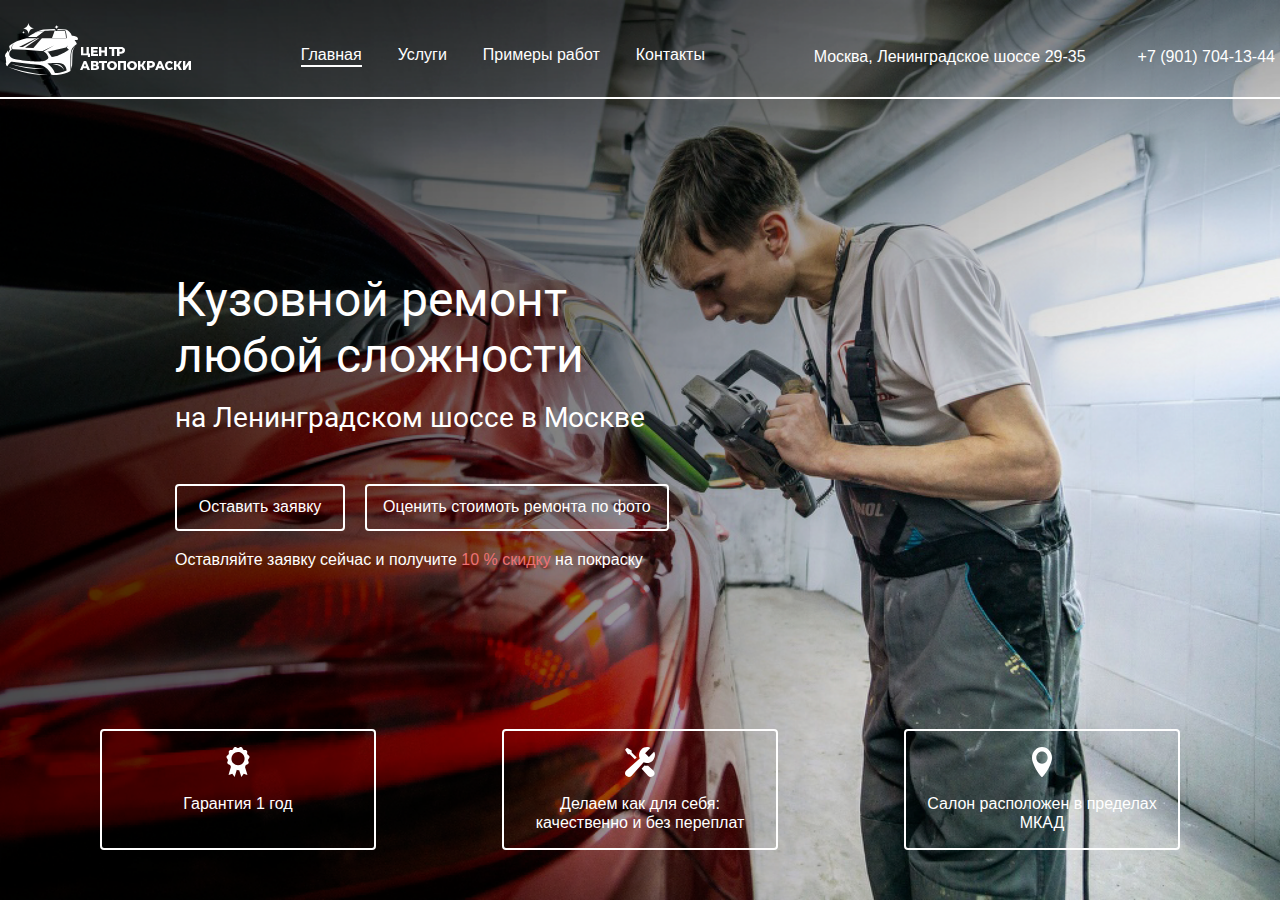
==== index.html @ 5d862ffc "Add files via upload" ====
<!DOCTYPE html>
<html lang="ru">

<head>
    <meta charset="UTF-8">
    <meta http-equiv="X-UA-Compatible" content="IE=edge">
    <meta name="viewport" content="width=device-width, initial-scale=1.0">
    <link rel="preconnect" href="https://fonts.googleapis.com">
    <link rel="preconnect" href="https://fonts.gstatic.com" crossorigin>
    <link href="https://fonts.googleapis.com/css2?family=Roboto:wght@400;700&display=swap" rel="stylesheet">
    <link rel="stylesheet" href="css/normalize.css">
    <link rel="stylesheet" href="css/style.css">
    <title>Центр автопокраски</title>
</head>

<body>
    <div class="wrapper">
        <div class="header">
            <div class="container header__container">
                <a href="index.html" class="logo">
                    <img src="img/content/logo.svg.svg" alt="logo" class="logo__img">
                </a>
                <nav class="nav">
                    <ul class="nav__list">
                        <li class="nav__item active">
                            <a href="index.html" class="nav__link">Главная</a>
                        </li>
                        <li class="nav__item">
                            <a href="services.html" class="nav__link">Услуги</a>
                        </li>
                        <li class="nav__item">
                            <a href="index.html" class="nav__link">Примеры работ</a>
                        </li>
                        <li class="nav__item">
                            <a href="index.html" class="nav__link">Контакты</a>
                        </li>
                    </ul>
                </nav>
                <address class="header__contact">
                    <p class="location">Москва, Ленинградское шоссе 29-35</p>
                    <a href="tel:+79017041344" class="tel">+7 (901) 704-13-44</a>
                </address>
                <div class="burger">
                    <span class="burger__el">
                    </span>
                </div>
            </div>
        </div>
        <main class="main">
            <section class="hero">
                <div class="container hero__container">
                    <div class="hero__main">
                        <h1 class="title">Кузовной ремонт <br>
                            любой сложности
                        </h1>
                        <p class="hero__subtitle">
                            на Ленинградском шоссе в Москве
                        </p>
                        <div class="hero__btns">
                            <button class="btn btn_theme_white">Оставить заявку</button>
                            <button class="btn btn_theme_white">Оценить стоимоть ремонта по фото</button>
                        </div>
                        <p class="hero__call-to-action">
                            Оставляйте заявку сейчас и получите <span>10 % скидку</span> на покраску
                        </p>
                    </div>
                    <ul class="advantages">
                        <li class="advantage hero__advantage">
                            <svg class='advantage__img' width="23" height="30" viewBox="0 0 23 30" fill="none"
                                xmlns="http://www.w3.org/2000/svg">
                                <path
                                    d="M22.605 11.2102C22.7601 11.0051 22.8732 10.7704 22.9377 10.52C23.0022 10.2695 23.0168 10.0084 22.9806 9.75205C22.9444 9.49573 22.8581 9.24943 22.7269 9.02772C22.5957 8.80602 22.4222 8.61342 22.2167 8.46134L21.4126 7.86611C21.1475 7.66998 20.9366 7.40719 20.8005 7.10331C20.6644 6.79942 20.6078 6.46479 20.636 6.13195L20.7211 5.12192C20.7443 4.86312 20.7162 4.6022 20.6384 4.35471C20.5607 4.10722 20.4349 3.87824 20.2685 3.68141C20.1021 3.48459 19.8986 3.32395 19.67 3.20908C19.4415 3.09422 19.1926 3.02747 18.9382 3.01282L17.9457 2.95658C17.6188 2.93759 17.3022 2.83265 17.0269 2.65197C16.7515 2.47129 16.5266 2.22101 16.3742 1.92546L15.9147 1.02792C15.7955 0.799009 15.6325 0.596842 15.4353 0.433404C15.2381 0.269966 15.0107 0.148586 14.7667 0.0764618C14.5226 0.004338 14.2668 -0.0170604 14.0145 0.0135356C13.7622 0.0441317 13.5185 0.126099 13.2978 0.254576L12.4339 0.753732C12.1487 0.91845 11.8266 1.00503 11.4989 1.00503C11.1711 1.00503 10.849 0.91845 10.5638 0.753732L9.6999 0.254576C9.47877 0.126828 9.23473 0.0456845 8.98227 0.0159597C8.72981 -0.0137651 8.47407 0.00853441 8.23022 0.0815353C7.98637 0.154536 7.75937 0.276751 7.56271 0.44093C7.36604 0.605108 7.20371 0.807905 7.08534 1.03729L6.62584 1.93483C6.47336 2.23038 6.2485 2.48066 5.97313 2.66134C5.69776 2.84202 5.38124 2.94696 5.05434 2.96595L4.06182 3.02219C3.80743 3.03684 3.55854 3.10359 3.32999 3.21846C3.10144 3.33333 2.89791 3.49396 2.73153 3.69079C2.56515 3.88761 2.43933 4.11659 2.36157 4.36408C2.28382 4.61157 2.25572 4.87249 2.27895 5.1313L2.36396 6.14133C2.39224 6.47416 2.33558 6.8088 2.1995 7.11268C2.06342 7.41656 1.85255 7.67935 1.5874 7.87548L0.783271 8.47072C0.577773 8.6228 0.404282 8.81539 0.273072 9.0371C0.141862 9.2588 0.0556003 9.5051 0.019395 9.76142C-0.0168104 10.0177 -0.00222338 10.2789 0.0622925 10.5293C0.126808 10.7798 0.239941 11.0145 0.394992 11.2196L1.00153 12.021C1.20174 12.2853 1.3315 12.5979 1.3782 12.9285C1.4249 13.2591 1.38695 13.5963 1.26805 13.9075L0.907336 14.8449C0.815127 15.0861 0.771306 15.3438 0.778466 15.6026C0.785626 15.8614 0.843622 16.1162 0.949021 16.3517C1.05442 16.5873 1.20508 16.7989 1.39208 16.974C1.57908 17.1491 1.79862 17.2841 2.03771 17.3711L2.9728 17.7109C3.28153 17.8229 3.55658 18.0145 3.77117 18.267C3.98577 18.5196 4.1326 18.8245 4.19737 19.1522L4.37657 20.0427L1.98946 27.9565L5.77576 26.7473L8.133 30L10.2858 22.822C10.608 23.0948 11.0096 23.2512 11.4281 23.2669C11.8466 23.2826 12.2584 23.1567 12.5994 22.9087L14.8647 30L17.2219 26.7473L21.0082 27.9565L18.5637 20.3075C18.5798 20.2536 18.5936 20.202 18.605 20.1458L18.8003 19.1522C18.8651 18.8245 19.0119 18.5196 19.2265 18.267C19.4411 18.0145 19.7162 17.8229 20.0249 17.7109L20.96 17.3711C21.1991 17.2841 21.4186 17.1491 21.6056 16.974C21.7926 16.7989 21.9433 16.5873 22.0487 16.3517C22.1541 16.1162 22.2121 15.8614 22.2192 15.6026C22.2264 15.3438 22.1826 15.0861 22.0904 14.8449L21.7297 13.9075C21.6108 13.5963 21.5728 13.2591 21.6195 12.9285C21.6662 12.5979 21.796 12.2853 21.9962 12.021L22.605 11.2102ZM4.93946 11.6367C4.93946 10.3135 5.32417 9.0199 6.04492 7.91965C6.76568 6.81939 7.79011 5.96185 8.98868 5.45545C10.1873 4.94906 11.5061 4.81657 12.7785 5.07472C14.0509 5.33288 15.2197 5.97009 16.137 6.90578C17.0544 7.84147 17.6791 9.03362 17.9322 10.3315C18.1853 11.6293 18.0554 12.9745 17.5589 14.1971C17.0625 15.4196 16.2217 16.4645 15.1431 17.1997C14.0644 17.9349 12.7962 18.3273 11.4989 18.3273C9.75975 18.3254 8.09241 17.6199 6.86268 16.3656C5.63295 15.1113 4.94129 13.4106 4.93946 11.6367Z"
                                    fill="white" />
                            </svg>

                            <p class="advantage__desc">Гарантия 1 год</p>
                        </li>
                        <li class="advantage hero__advantage">
                            <svg class="advantage__img" width="30" height="30" viewBox="0 0 30 30" fill="none"
                                xmlns="http://www.w3.org/2000/svg">
                                <path
                                    d="M2.89486 7.35546L0.0693737 2.68003L1.95303 0.809852L6.66219 3.61511V5.48529L11.5059 10.2943V10.6951L9.75677 12.2981L4.77852 7.35546H2.89486ZM23.0769 18.7101H22.0006C21.0587 18.7101 20.2514 18.5765 19.4442 18.4429L16.6187 21.6489L22.9424 28.7289C24.4224 30.3319 26.9788 30.4655 28.4588 28.8625C30.0734 27.2594 29.9388 24.8549 28.3243 23.3855L23.0769 18.7101ZM27.6515 13.6339C29.8043 11.4966 30.477 8.29055 29.6697 5.48529C29.5352 4.95095 28.8625 4.81737 28.5934 5.21812L23.8842 9.89355L20.1169 6.1532L24.826 1.47777C25.2297 1.07702 25.0951 0.542684 24.557 0.4091C21.7315 -0.525986 18.5023 0.141933 16.3496 2.41286C13.9277 4.81737 13.3895 8.55771 14.735 11.4966L1.2803 23.3855C-0.334268 24.8549 -0.468816 27.393 1.14575 28.8625C2.76032 30.4655 5.18217 30.3319 6.66219 28.7289L18.6369 15.3705C21.5969 16.7063 25.2297 16.172 27.6515 13.6339Z"
                                    fill="white" />
                            </svg>
                            <p class="advantage__desc">
                                Делаем как для себя:
                                качественно и без переплат</p>
                        </li>
                        <li class="advantage hero__advantage">
                            <svg class="advantage__img" width="30" height="30" viewBox="0 0 30 30" fill="none"
                                xmlns="http://www.w3.org/2000/svg">
                                <path
                                    d="M15.0001 0C9.47745 0 5 4.79402 5 10.7078C5 17.6307 13.3334 30 15.0001 30C16.6672 30 25 17.6307 25 10.7078C25 4.79402 20.5231 0 15.0001 0ZM15.0001 16.739C11.8739 16.739 9.33911 14.0247 9.33911 10.6773C9.33911 7.32958 11.8739 4.61566 15.0001 4.61566C18.1269 4.61566 20.6612 7.32988 20.6612 10.6773C20.6612 14.0244 18.1269 16.739 15.0001 16.739Z"
                                    fill="white" />
                            </svg>


                            <p class="advantage__desc">
                                Салон расположен
                                в пределах МКАД </p>
                        </li>
                    </ul>
                </div>
            </section>
        </main>
    </div>

</body>

</html>
---- css/style.css ----
/* font-family: 'Roboto', sans-serif; */

* {
    box-sizing: border-box;
}

html,
body {
    height: 100%;
}

body {
    font-family: Arial, Helvetica, sans-serif;
    font-weight: 400;
    font-style: normal;
    font-size: 16px;
}

img {
    max-width: 100%;
}

ul {
    padding: 0;
    margin: 0;
}

ul>li {
    list-style: none;
}

a {
    text-decoration: none;
}

h1,
h2,
h3,
h4,
h5,
h6 {
    margin: 0;
}

p {
    margin: 0;
}


.wrapper {
    position: relative;
    min-height: 100%;
    overflow: hidden;
    font-family: Arial, Helvetica, sans-serif;
}

.container {
    max-width: 1130px;
    padding: 0px 5px;
    margin: 0 auto;
}

.header {
    position: absolute;
    border-bottom: 2px solid #FFF;
    padding-top: 16px;
    top: 0;
    left: 0;
    width: 100%;
}

.header__container {
    display: flex;
    justify-content: space-between;
    align-items: center;
    max-width: 1370px;
    column-gap: 10px;
    text-align: center;
    align-items: center;
}

.logo {
    display: block;
    max-width: 187px;
    min-height: 81px;
}

.logo__img {}



.nav__list {
    display: flex;
    column-gap: 36px;
}

.nav__item {
    border-bottom: 2px solid transparent;

}

.nav__item.active {
    border-bottom: 2px solid #FFFFFF;
}

.nav__link {
    font-size: 16px;
    line-height: 1.13px;
    color: #FFFFFF;
}

.header__contact {
    display: flex;
    column-gap: 52px;
    align-items: center;
}

.location,
.tel {
    color: #FFFFFF;
    font-style: normal;
    font-size: 16px;
    line-height: 1.13px;
}

.burger {
    position: relative;
    width: 47px;
    height: 39px;
    display: none;
    align-items: center;
}

.burger__el,
.burger__el:before,
.burger__el::after {
    display: block;
    width: 100%;
    height: 5px;
    background: #D9D9D9;
    border-radius: 11px;
}

.burger__el:before,
.burger__el::after {
    content: "";
    position: absolute;
}

.burger__el:before {
    top: 0;
    left: 0;
}

.burger__el::after {
    bottom: 0;
    right: 0;
    width: 83%;
}




.main {}

.hero {
    height: 100vh;
    background: url(../img/bg/bg.png.png) no-repeat center/cover;
    padding-top: 272px;
    color: #FFFFFF;
    display: flex;
    flex-direction: column;
    padding-bottom: 50px;
}

.hero__container {
    flex: 1;
    display: flex;
    flex-direction: column;
    width: 100%;
    z-index: 10;
}

.hero__main {
    flex: 1;
    padding-left: 95px;
}

.title {
    font-family: 'Roboto';
    font-style: normal;
    font-weight: 400;
    font-size: 48px;
    line-height: 1.17;
}

.hero .title {
    margin-bottom: 17px;
}

.hero__subtitle {
    font-family: 'Roboto';
    font-style: normal;
    font-weight: 400;
    font-size: 28px;
    line-height: 1.18;
    margin-bottom: 50px;

}

.hero__btns {
    display: flex;
    column-gap: 20px;
    margin-bottom: 20px;
}

.btn {
    background: none;
    border-radius: 4px;
    text-align: center;
    min-width: 170px;
    padding: 12px 16px;
}

.btn.btn_theme_white {
    color: #FFFFFF;
    border: 2px solid #FFFFFF;
}

.hero__call-to-action span {
    color: #ED7173;

}

.advantages {
    display: flex;
    justify-content: space-between;
    padding: 0px 20px;
    column-gap: 24px;
}

.advantage {
    text-align: center;
    border-radius: 4px;
    padding: 16px 10px;


}

.hero__advantage {
    flex: 0 1 276px;
    border: 2px solid #FFFFFF;

}

.advantage__img {
    margin-bottom: 14px;
    height: 30px;
    width: 30px;
}

.advantage__desc {}

@media (max-width: 960px) {
    .header .location {
        display: none;
    }

    .container {
        max-width: 898px;
    }

    .title {
        font-size: 42px;
    }

    .hero {
        padding-top: 210px;
    }

    .hero__main {
        padding-left: 8.5%;
    }

    .hero__subtitle {
        font-size: 22px;
        margin-bottom: 70xp;
    }

    .logo {
        max-width: 181px;
    }
}


@media (max-width: 768px) {
    .header {
        z-index: 10;
    }

    .container {
        max-width: 722px;
    }

    .advantage {
        font-size: 14px;
    }


    .nav {
        display: none;
    }

    .header__contact {
        display: none;
    }

    .burger {
        display: flex;
    }


    .hero:before {
        content: "";
        display: block;
        position: absolute;
        background: linear-gradient(180deg, rgba(0, 0, 0, 0.6) 0%, rgba(0, 0, 0, 0) 19.11%);
    }

    .logo {
        max-width: 142px;
    }

    .hero {
        padding-top: 170px;
    }

    .advantage__img {
        margin-bottom: 11px;
        height: 24px;
        width: 24px;
    }

}

@media (max-width: 480px) {
    .container {
        max-width: 95%;
    }

    .header {
        height: 62px;
    }

    .header__container {
        position: relative;
        max-width: 95%;
    }

    .burger {
        width: 29px;
        height: 19px;
        position: absolute;
        right: 0;
        top: 7%;
    }

    .burger__el,
    .burger__el:before,
    .burger__el::after {
        height: 3px;
    }

    .logo {
        max-width: 81px;
        height: 30px;
    }

    .hero {
        padding-top: 120px;
    }

    .hero__main {
        padding-left: 0px;
    }

    .title {
        font-size: 25px;
    }

    .hero .title {
        margin-bottom: 5px;
    }

    .hero__subtitle {
        font-size: 14px;
        margin-bottom: 40px;
    }

    .hero__btns {
        row-gap: 14px;
        flex-wrap: wrap;
    }

    .btn {
        padding: 8px 12px;
        font-size: 12px;
    }

    .btn_theme_white:first-child {
        min-width: 130px;
    }

    .advantages {
        flex-direction: column;
        row-gap: 10px;
        padding: 0;
    }

    .advantage {}

    .advantage__desc {}

    .advantage__img {
        width: 22px;
        height: 22px;
        flex-shrink: 0;
        margin-bottom: 0;
    }

    .advantage__img path {
        fill: #000000;
    }

    .hero__advantage {
        flex: 0 1 56px;
        column-gap: 28px;
        display: flex;
        align-items: center;
        color: black;
        background-color: white;
        padding: 17px;

    }

}

@media (max-width: 320px) {
    .container {
        max-width: 300px;
    }
}
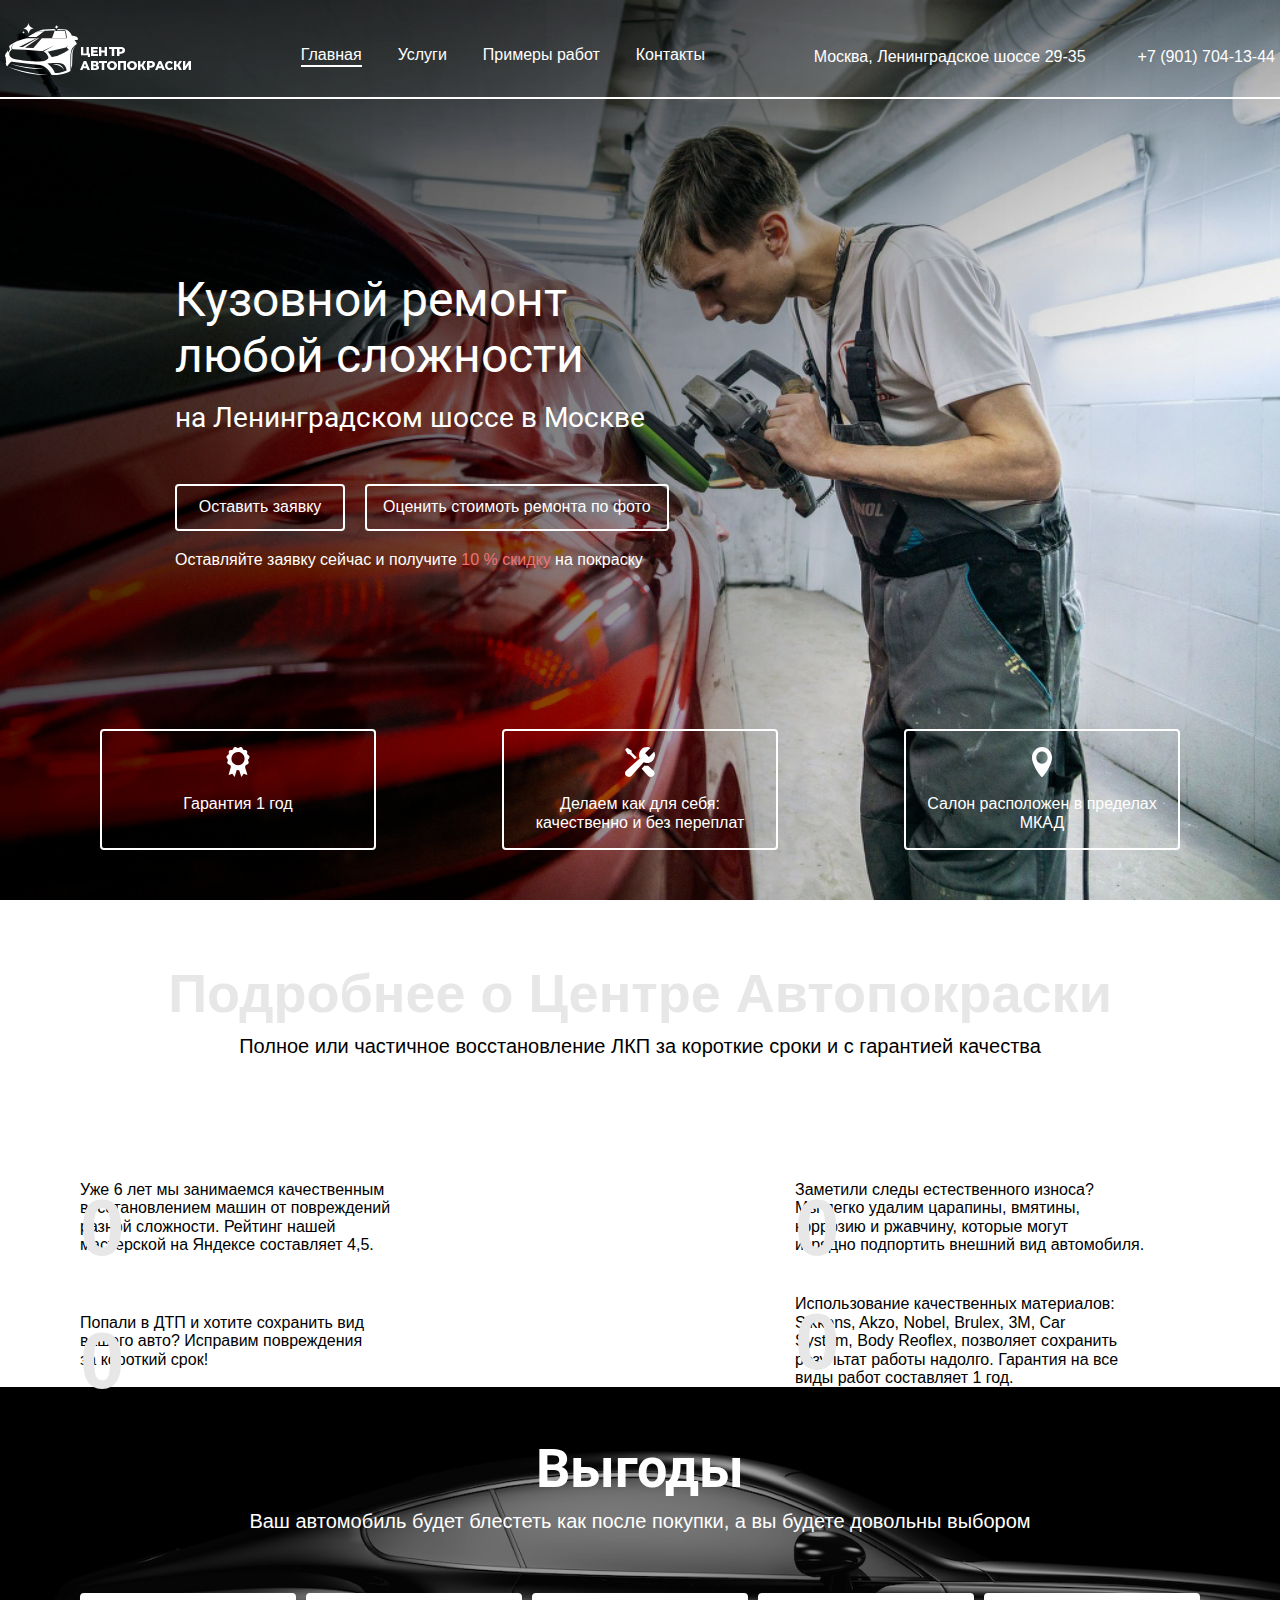
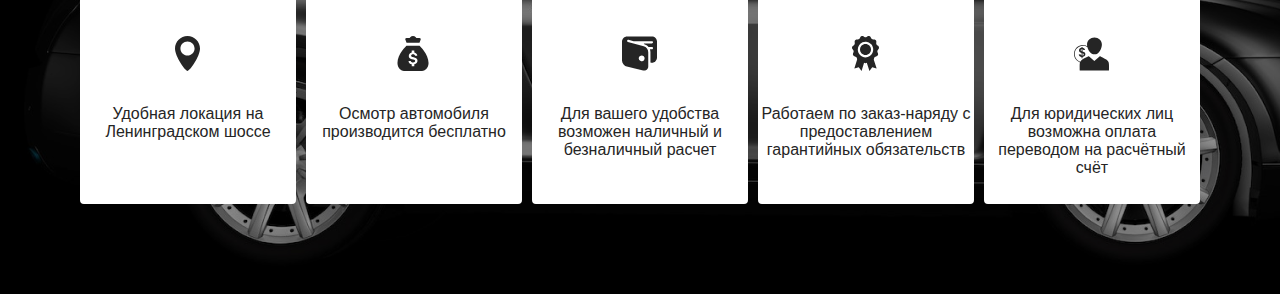
==== commit 267a949f: "Add files via upload" ====
--- a/index.html
+++ b/index.html
@@ -102,6 +102,83 @@
                     </ul>
                 </div>
             </section>
+            <section class="details">
+                <div class="container">
+                    <div class="details__text">
+                        <h2 class="details__title">
+                            Подробнее о Центре Автопокраски
+                        </h2>
+                        <p class="details__subtitle">
+                            Полное или частичное восстановление ЛКП за короткие сроки и с гарантией качества
+                        </p>
+                    </div>
+                    <ul class="detalis__info">
+                        <li class="info__object">
+                            Уже 6 лет мы занимаемся качественным <br>
+                            восстановлением машин от повреждений <br>
+                            разной сложности. Рейтинг нашей <br>
+                            мастерской на Яндексе составляет 4,5.
+                        </li>
+                        <li class="info__object">
+                            Заметили следы естественного износа? <br>
+                            Мы легко удалим царапины, вмятины, <br>
+                            коррозию и ржавчину, которые могут <br>
+                            изрядно подпортить внешний вид автомобиля.
+                        </li>
+                        <li class="info__object">
+                            Попали в ДТП и хотите сохранить вид <br>
+                            вашего авто? Исправим повреждения <br>
+                            за короткий срок!
+                        </li>
+                        <li class="info__object">
+                            Использование качественных материалов: <br>
+                            Sikkens, Akzo, Nobel, Brulex, 3M, Car <br>
+                            System, Body Reoflex, позволяет сохранить <br>
+                            результат работы надолго. Гарантия на все <br>
+                            виды работ составляет 1 год.
+                        </li>
+                    </ul>
+                </div>
+            </section>
+            <section class="benefits">
+                <div class="background">
+                    <div class="container">
+                        <div class="benefits__text">
+                            <div class="benefits__title">Выгоды</div>
+                            <div class="benefits__subtitle">Ваш автомобиль будет блестеть как после покупки, а вы будете
+                                довольны выбором</div>
+                        </div>
+                        <ul class="benefits__list">
+                            <li class="advantage__benefits hero__advantage">
+                                <img class="advantage__img benefits__img" src="img/item/benefits_1.svg" alt="">
+                                <p class="benefits__desc">
+                                    Удобная локация на Ленинградском шоссе
+                                </p>
+                            </li>
+                            <li class="advantage__benefits hero__advantage">
+                                <img class="advantage__img benefits__img" src="img/item/benefits_2.svg" alt="">
+                                <p class="benefits__desc">
+                                    Осмотр автомобиля производится бесплатно </p>
+                            </li>
+                            <li class="advantage__benefits hero__advantage">
+                                <img class="advantage__img benefits__img" src="img/item/benefits_3.svg" alt="">
+                                <p class="benefits__desc">
+                                    Для вашего удобства возможен наличный и безналичный расчет </p>
+                            </li>
+                            <li class="advantage__benefits hero__advantage">
+                                <img class="advantage__img benefits__img" src="img/item/benefits_4.svg" alt="">
+                                <p class="benefits__desc">
+                                    Работаем по заказ-наряду с предоставлением гарантийных обязательств </p>
+                            </li>
+                            <li class="advantage__benefits hero__advantage">
+                                <img class="advantage__img benefits__img" src="img/item/benefits_5.svg" alt="">
+                                <p class="benefits__desc">
+                                    Для юридических лиц возможна оплата переводом на расчётный счёт </p>
+                            </li>
+                        </ul>
+                    </div>
+                </div>
+            </section>
         </main>
     </div>
 
--- a/css/style.css
+++ b/css/style.css
@@ -84,10 +84,6 @@
     max-width: 187px;
     min-height: 81px;
 }
-
-.logo__img {}
-
-
 
 .nav__list {
     display: flex;
@@ -158,11 +154,6 @@
     width: 83%;
 }
 
-
-
-
-.main {}
-
 .hero {
     height: 100vh;
     background: url(../img/bg/bg.png.png) no-repeat center/cover;
@@ -259,7 +250,114 @@
     width: 30px;
 }
 
-.advantage__desc {}
+.details__title {
+    font-weight: 700;
+    font-size: 54px;
+    line-height: 63px;
+    text-align: center;
+    color: #E7E7E7;
+    padding-top: 62px;
+    margin-bottom: 10px;
+}
+
+.details__subtitle {
+    font-weight: 400;
+    font-size: 20px;
+    line-height: 23px;
+    text-align: center;
+    margin-bottom: 123px;
+}
+
+.detalis__info {
+    display: flex;
+    justify-content: space-between;
+    flex-wrap: wrap;
+    row-gap: 2.55em;
+    column-gap: 2.1em;
+    align-items: center;
+
+}
+
+.info__object {
+    width: 405px;
+    position: relative;
+}
+
+.info__object::before {
+    content: '0';
+    position: absolute;
+    top: 0;
+    left: 0;
+    font-style: normal;
+    font-weight: 700;
+    font-size: 5em;
+    line-height: 1.17;
+    color: #E7E7E7;
+    text-align: center;
+}
+
+.benefits {
+    background: url(../img/bg/bg.png2.png);
+}
+
+.benefits__title {
+    font-family: 'Roboto', sans-serif;
+    padding-top: 50px;
+    color: white;
+    text-align: center;
+    font-weight: 700;
+    font-size: 54px;
+    line-height: 63px;
+}
+
+.benefits__subtitle {
+    font-weight: 400;
+    font-size: 20px;
+    line-height: 23px;
+    text-align: center;
+    color: white;
+    margin: 10px 0 60px 0;
+}
+
+
+.advantage__benefits {
+    width: 211px;
+    height: 211px;
+    background-color: #FFFFFF;
+    border-radius: 4px;
+}
+
+.benefits__list {
+    display: flex;
+    column-gap: 10px;
+    padding-bottom: 90px;
+}
+
+.background {
+    background-color: rgba(0, 0, 0, 0.4);
+}
+
+.benefits__desc {
+    font-weight: 400;
+    font-size: 16px;
+    line-height: 18px;
+    text-align: center;
+    color: #252525;
+}
+
+.benefits__img {
+    margin: 41px 87.5px 29px 87.5px;
+    width: 35px;
+    height: 35px;
+
+}
+
+
+
+
+
+
+
 
 @media (max-width: 960px) {
     .header .location {
@@ -289,6 +387,40 @@
 
     .logo {
         max-width: 181px;
+    }
+
+    .benefits__title {
+        padding-top: 45px;
+        font-weight: 700;
+        font-size: 40px;
+        line-height: 47px;
+    }
+
+    .benefits__subtitle {
+        margin: 10px 0 45px 0;
+        font-weight: 400;
+        font-size: 16px;
+        line-height: 18px;
+    }
+
+    .advantage__benefits {
+        width: 167px;
+        height: 118px;
+    }
+
+    .benefits__img {
+        margin: 19px 71px 13px 71px;
+        width: 25px;
+        height: 25px;
+    }
+
+    .benefits__desc {
+        font-weight: 400;
+        font-size: 12px;
+        line-height: 14px;
+    }
+    .benefits__list{
+        padding-bottom: 60px;
     }
 }
 
@@ -339,6 +471,35 @@
         margin-bottom: 11px;
         height: 24px;
         width: 24px;
+    }
+
+    .benefits__title {
+        padding-top: 40px;
+        font-weight: 700;
+        font-size: 30px;
+        line-height: 35px;
+    }
+
+    .benefits__subtitle {
+        font-weight: 400;
+        font-size: 14px;
+        line-height: 16px;
+        margin-bottom: 30px;
+    }
+
+    .advantage__benefits {
+        width: 134px;
+        height: 123px;
+    }
+
+    .benefits__img {
+        margin: 15px 57px 11px 57px;
+        width: 20px;
+        height: 20px;
+
+    }
+    .benefits__list{
+        padding-bottom: 50px;
     }
 
 }
@@ -416,10 +577,6 @@
         row-gap: 10px;
         padding: 0;
     }
-
-    .advantage {}
-
-    .advantage__desc {}
 
     .advantage__img {
         width: 22px;
@@ -440,8 +597,37 @@
         color: black;
         background-color: white;
         padding: 17px;
-
-    }
+    }
+
+    .benefits__title {
+        font-weight: 700;
+        font-size: 15px;
+        line-height: 18px;
+    }
+
+    .benefits__subtitle {
+        font-weight: 400;
+        font-size: 12px;
+        line-height: 14px;
+    }
+    .benefits__list{
+        flex-direction: column;
+    }
+    .advantage__benefits{
+        width: 100%;
+        padding: 0;
+        column-gap: 0;
+    }
+    .benefits__list{
+        row-gap: 10px;
+        padding-bottom: 40px;
+    }
+    .benefits__img{
+        margin: 17px 19px 17px 17px;
+    }
+
+
+
 
 }
 
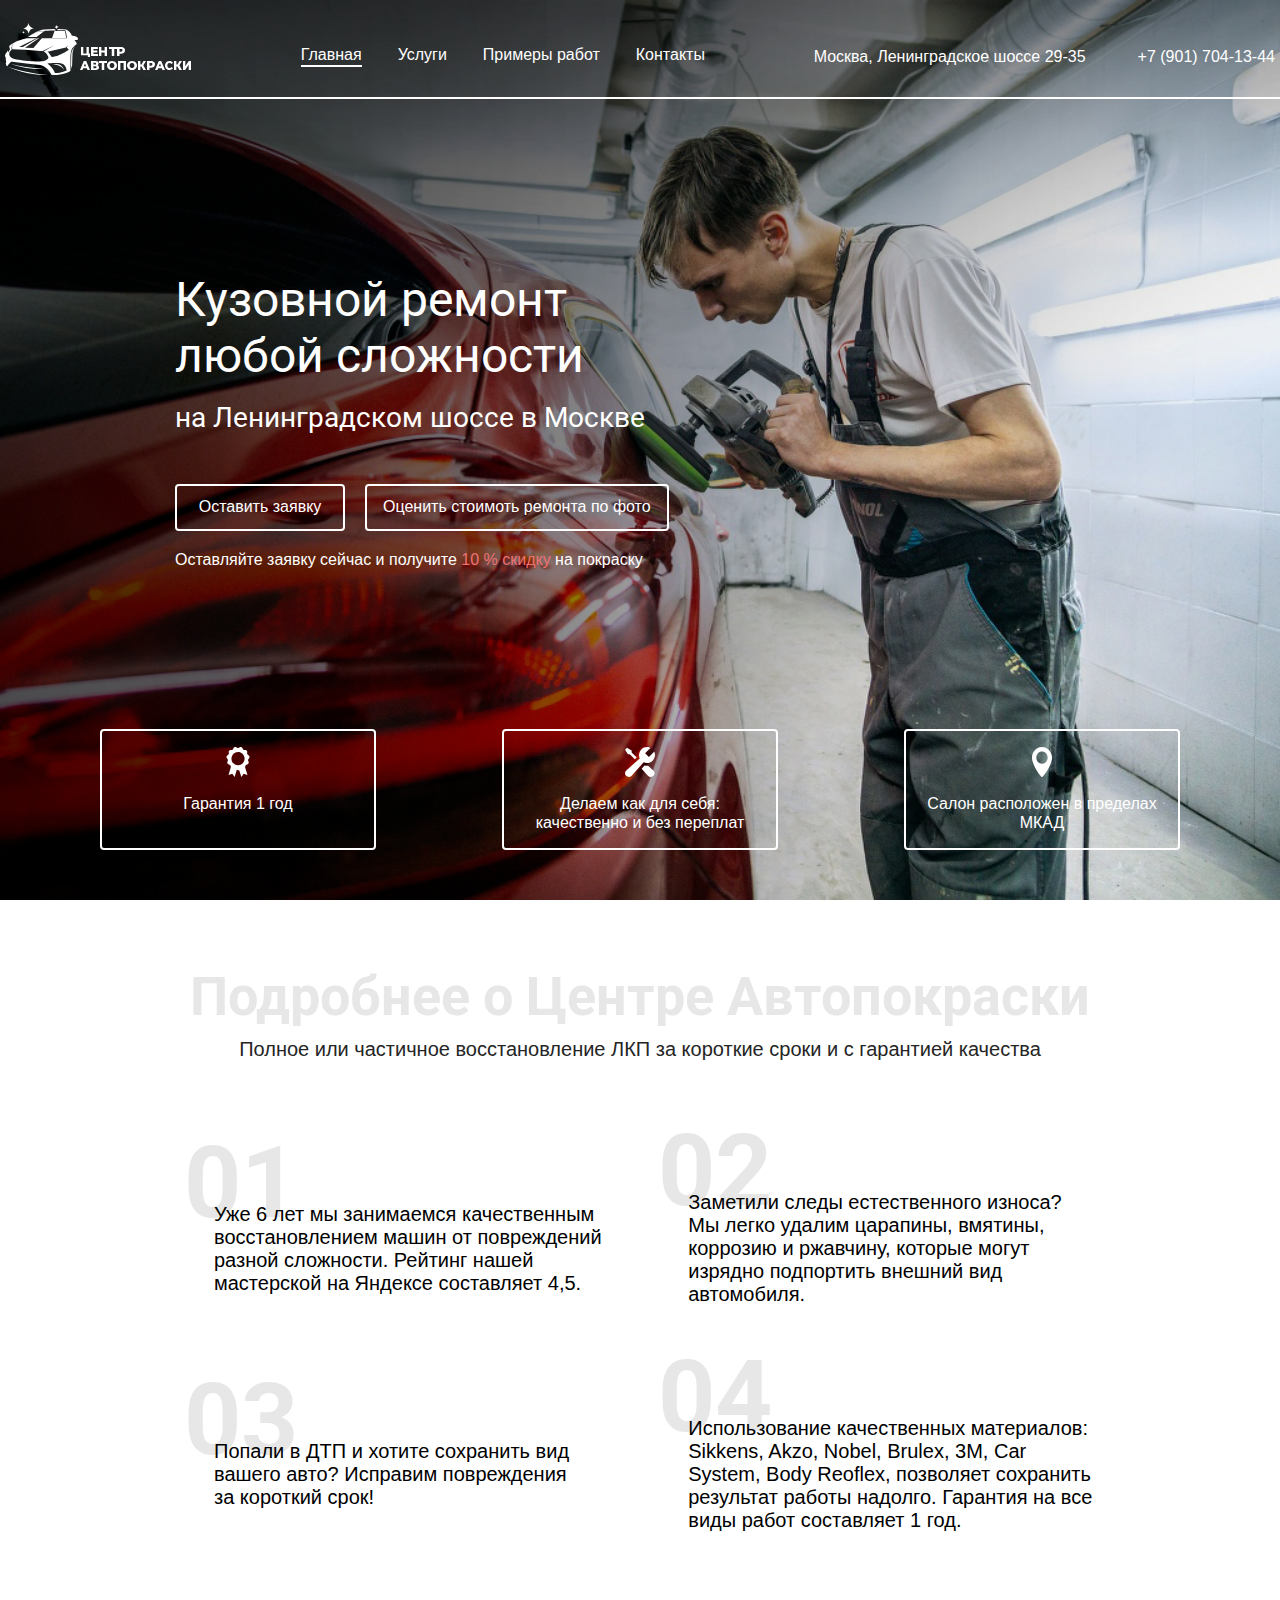
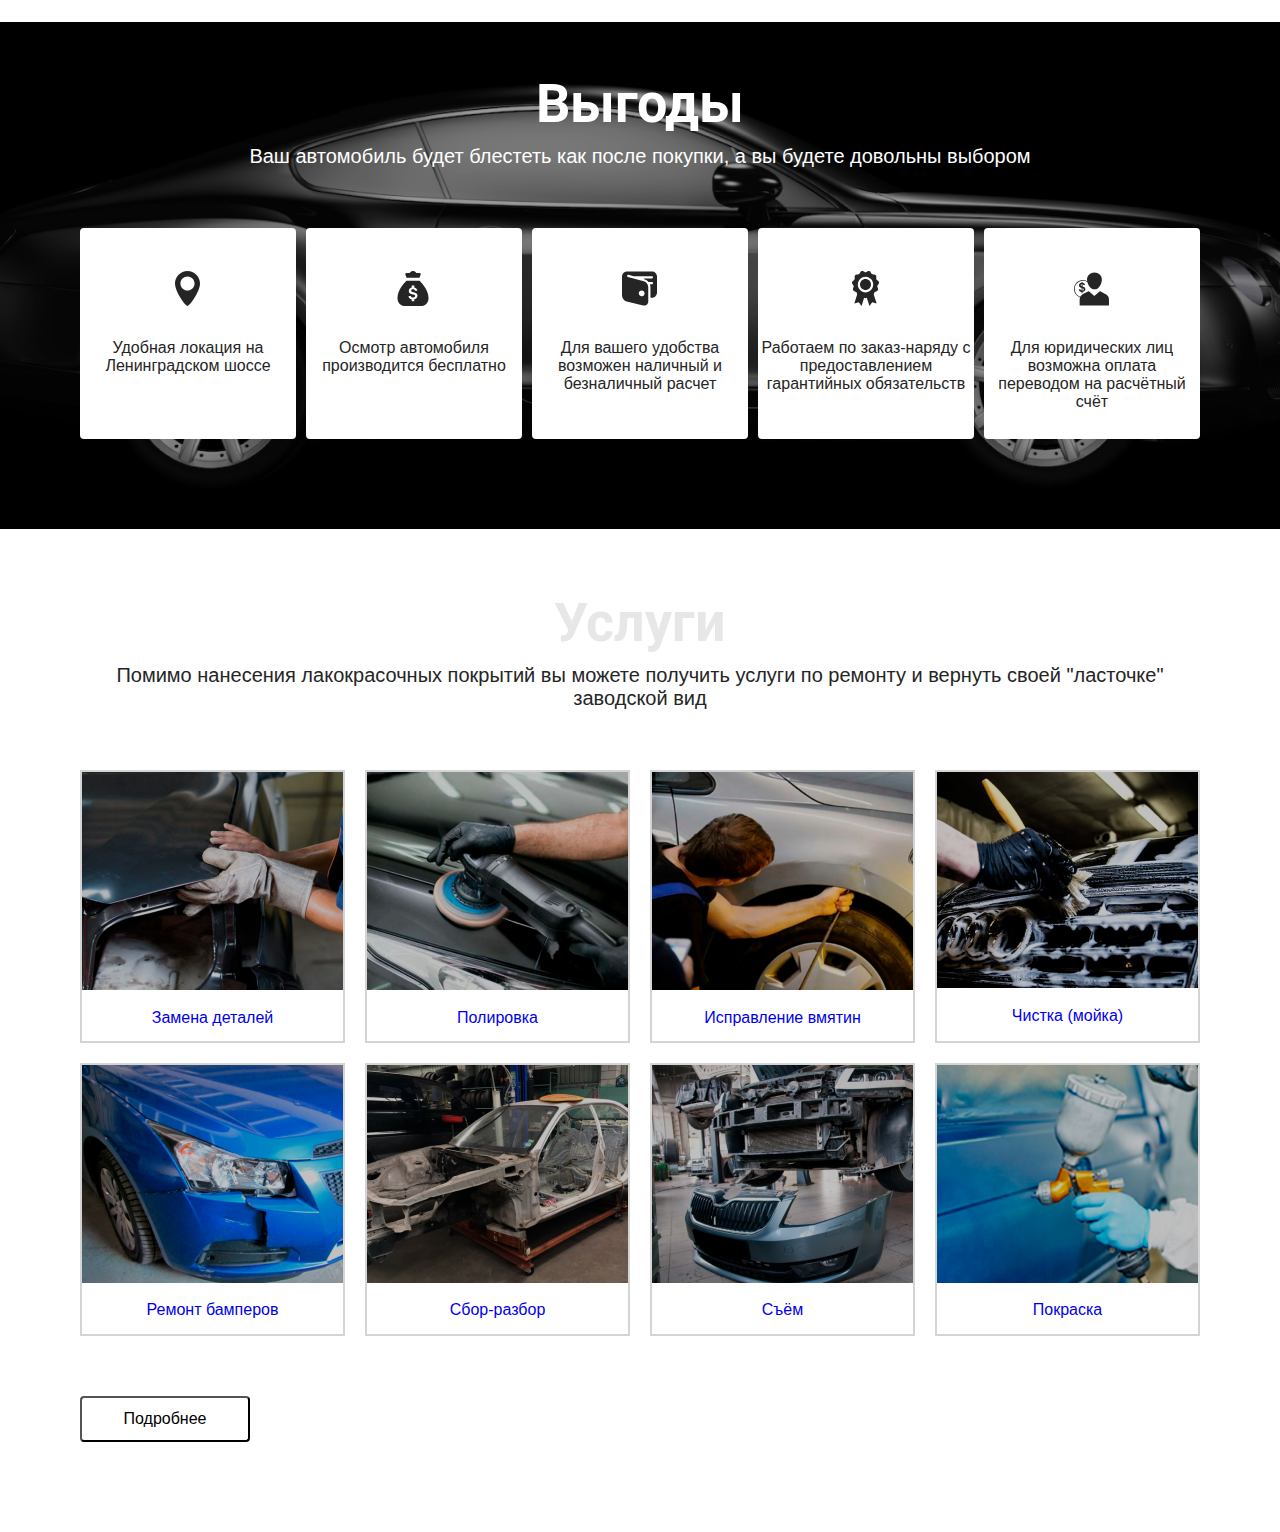
==== commit 0b870c98: "Add files via upload" ====
--- a/index.html
+++ b/index.html
@@ -103,39 +103,49 @@
                 </div>
             </section>
             <section class="details">
-                <div class="container">
-                    <div class="details__text">
-                        <h2 class="details__title">
-                            Подробнее о Центре Автопокраски
-                        </h2>
-                        <p class="details__subtitle">
-                            Полное или частичное восстановление ЛКП за короткие сроки и с гарантией качества
-                        </p>
-                    </div>
-                    <ul class="detalis__info">
-                        <li class="info__object">
-                            Уже 6 лет мы занимаемся качественным <br>
-                            восстановлением машин от повреждений <br>
-                            разной сложности. Рейтинг нашей <br>
-                            мастерской на Яндексе составляет 4,5.
-                        </li>
-                        <li class="info__object">
-                            Заметили следы естественного износа? <br>
-                            Мы легко удалим царапины, вмятины, <br>
-                            коррозию и ржавчину, которые могут <br>
-                            изрядно подпортить внешний вид автомобиля.
-                        </li>
-                        <li class="info__object">
-                            Попали в ДТП и хотите сохранить вид <br>
-                            вашего авто? Исправим повреждения <br>
-                            за короткий срок!
-                        </li>
-                        <li class="info__object">
-                            Использование качественных материалов: <br>
-                            Sikkens, Akzo, Nobel, Brulex, 3M, Car <br>
-                            System, Body Reoflex, позволяет сохранить <br>
-                            результат работы надолго. Гарантия на все <br>
-                            виды работ составляет 1 год.
+                <div class="container detalis__container">
+                    <h2 class="section__title section__title_color_grey">
+                        Подробнее о Центре Автопокраски
+                    </h2>
+                    <p class="section__subtitle detalis__subtitle">
+                        Полное или частичное восстановление ЛКП за короткие сроки и с гарантией качества
+                    </p>
+                    <ul class="detalis__list">
+                        <li class="info__object">
+                            <div class="detalis__text">
+                                Уже 6 лет мы занимаемся качественным <br>
+                                восстановлением машин от повреждений <br>
+                                разной сложности. Рейтинг нашей <br>
+                                мастерской на Яндексе составляет 4,5.
+                            </div>
+
+                        </li>
+                        <li class="info__object">
+                            <div class="detalis__text">
+                                Заметили следы естественного износа? <br>
+                                Мы легко удалим царапины, вмятины, <br>
+                                коррозию и ржавчину, которые могут <br>
+                                изрядно подпортить внешний вид автомобиля.
+                            </div>
+
+                        </li>
+                        <li class="info__object">
+                            <div class="detalis__text">
+                                Попали в ДТП и хотите сохранить вид <br>
+                                вашего авто? Исправим повреждения <br>
+                                за короткий срок!
+                            </div>
+
+                        </li>
+                        <li class="info__object">
+                            <div class="detalis__text">
+                                Использование качественных материалов: <br>
+                                Sikkens, Akzo, Nobel, Brulex, 3M, Car <br>
+                                System, Body Reoflex, позволяет сохранить <br>
+                                результат работы надолго. Гарантия на все <br>
+                                виды работ составляет 1 год.
+                            </div>
+
                         </li>
                     </ul>
                 </div>
@@ -179,6 +189,102 @@
                     </div>
                 </div>
             </section>
+            <section class="service">
+                <div class="container">
+                    <div class="section__title section__title_color_grey">Услуги</div>
+                    <div class="section__subtitle">Помимо нанесения лакокрасочных покрытий вы можете получить
+                        услуги по ремонту и вернуть своей "ласточке" заводской вид</div>
+                    <div class="service__items">
+                        <ul class="service__list">
+                            <li class="service__item">
+                                <a href="#!" class="service__content">
+                                    <div class="service__item-img-wrap">
+                                        <img src="img/content/service_1.png" alt="Замена деталей" class="service__img">
+                                    </div>
+                                    <div class="service__item-text">
+                                        Замена деталей
+                                    </div>
+                                </a>
+                            </li>
+                            <li class="service__item">
+                                <a href="#!" class="service__content">
+                                    <div class="service__item-img-wrap">
+                                        <img src="img/content/service_2.png" alt="Полировка" class="service__img">
+                                    </div>
+                                    <div class="service__item-text">
+                                        Полировка
+                                    </div>
+                                </a>
+                            </li>
+                            <li class="service__item">
+                                <a href="#!" class="service__content">
+                                    <div class="service__item-img-wrap">
+                                        <img src="img/content/service_3.png" alt="Исправление вмятин"
+                                            class="service__img">
+                                    </div>
+                                    <div class="service__item-text">
+                                        Исправление вмятин
+                                    </div>
+                                </a>
+                            </li>
+                            <li class="service__item">
+                                <a href="#!" class="service__content">
+                                    <div class="service__item-img-wrap">
+                                        <img src="img/content/service_4.png" alt="Чистка (мойка)" class="service__img">
+                                    </div>
+                                    <div class="service__item-text">
+                                        Чистка (мойка)
+                                    </div>
+                                </a>
+                            </li>
+                            <li class="service__item">
+                                <a href="#!" class="service__content">
+                                    <div class="service__item-img-wrap">
+                                        <img src="img/content/service_5.png" alt="Ремонт бамперов" class="service__img">
+                                    </div>
+                                    <div class="service__item-text">
+                                        Ремонт бамперов
+                                    </div>
+                                </a>
+                            </li>
+                            <li class="service__item">
+                                <a href="#!" class="service__content">
+                                    <div class="service__item-img-wrap">
+                                        <img src="img/content/service_6.png" alt="Сбор-разбор" class="service__img">
+                                    </div>
+                                    <div class="service__item-text">
+                                        Сбор-разбор
+                                    </div>
+                                </a>
+                            </li>
+                            <li class="service__item">
+                                <a href="#!" class="service__content">
+                                    <div class="service__item-img-wrap">
+                                        <img src="img/content/service_7.png" alt="Съём" class="service__img">
+                                    </div>
+                                    <div class="service__item-text">
+                                        Съём
+                                    </div>
+                                </a>
+                            </li>
+                            <li class="service__item">
+                                <a href="#!" class="service__content">
+                                    <div class="service__item-img-wrap">
+                                        <img src="img/content/service_8.png" alt="Покраска" class="service__img">
+                                    </div>
+                                    <div class="service__item-text">
+                                        Покраска
+                                    </div>
+                                </a>
+                            </li>
+                        </ul>
+                        <button class="service__btn btn">
+                            Подробнее
+                        </button>
+                    </div>
+                </div>
+            </section>
+
         </main>
     </div>
 
--- a/css/style.css
+++ b/css/style.css
@@ -250,54 +250,87 @@
     width: 30px;
 }
 
-.details__title {
+.details {
+    padding: 65px 0 90px;
+}
+
+.detalis__container {
+    max-width: 922px;
+}
+
+.section__title {
+    font-family: 'Roboto', sans-serif;
     font-weight: 700;
     font-size: 54px;
-    line-height: 63px;
-    text-align: center;
+    line-height: 1.17;
+    text-align: center;
+    margin-bottom: 10px;
+}
+
+.section__title_color_grey {
     color: #E7E7E7;
-    padding-top: 62px;
-    margin-bottom: 10px;
-}
-
-.details__subtitle {
+}
+
+.section__title_color_white {
+    color: #FFFFFF;
+}
+
+.section__subtitle {
+    font-family: Arial, Helvetica, sans-serif;
+    font-style: normal;
+    font-weight: 400;
+    font-size: 20px;
+    line-height: 1.15;
+    text-align: center;
+    color: #252525;
+    margin-bottom: 60px;
+}
+
+
+.detalis .section__subtitle {
+    margin-bottom: 20px;
+}
+
+.detalis__list {
+    display: flex;
+    width: 100%;
+    justify-content: space-between;
+    flex-wrap: wrap;
+    row-gap: 2.55em;
+    align-items: center;
+    counter-reset: item-count;
+}
+
+.info__object {
+    width: 48%;
+    position: relative;
+    padding: 70px 0px 0px 30px;
+}
+
+.detalis__text {
+    font-style: normal;
     font-weight: 400;
     font-size: 20px;
     line-height: 23px;
-    text-align: center;
-    margin-bottom: 123px;
-}
-
-.detalis__info {
-    display: flex;
-    justify-content: space-between;
-    flex-wrap: wrap;
-    row-gap: 2.55em;
-    column-gap: 2.1em;
-    align-items: center;
-
-}
-
-.info__object {
-    width: 405px;
-    position: relative;
-}
-
-.info__object::before {
-    content: '0';
+}
+
+.info__object:before {
+    counter-increment: item-count;
+    content: "0" counter(item-count);
+    font-family: 'Roboto', sans-serif;
+    z-index: -10;
     position: absolute;
     top: 0;
     left: 0;
     font-style: normal;
     font-weight: 700;
-    font-size: 5em;
-    line-height: 1.17;
+    font-size: 100px;
+    line-height: 1;
     color: #E7E7E7;
-    text-align: center;
 }
 
 .benefits {
-    background: url(../img/bg/bg.png2.png);
+    background: url(../img/bg/bg.png2.png) no-repeat center/cover;
 }
 
 .benefits__title {
@@ -352,6 +385,49 @@
 
 }
 
+.service {
+    padding: 62px 0 90px;
+}
+
+
+.service__list {
+    display: flex;
+    flex-wrap: wrap;
+    justify-content: space-between;
+    row-gap: 20px;
+}
+
+
+.service__item {
+    width: 23.7\%;
+    border: 2px solid #D4D4D4;
+}
+
+.service__content {
+    display: block;
+}
+
+.service__item-img-wrap {}
+
+.service__img {}
+
+.service__item-text {
+    text-align: center;
+    padding: 14px 0 14px;
+}
+
+.service__btn {
+    margin-top: 60px;
+    justify-content: center;
+    width: 170px;
+}
+
+
+.service__items {
+    display: flex;
+    flex-direction: column;
+}
+
 
 
 
@@ -419,7 +495,8 @@
         font-size: 12px;
         line-height: 14px;
     }
-    .benefits__list{
+
+    .benefits__list {
         padding-bottom: 60px;
     }
 }
@@ -498,7 +575,8 @@
         height: 20px;
 
     }
-    .benefits__list{
+
+    .benefits__list {
         padding-bottom: 50px;
     }
 
@@ -610,19 +688,23 @@
         font-size: 12px;
         line-height: 14px;
     }
-    .benefits__list{
+
+    .benefits__list {
         flex-direction: column;
     }
-    .advantage__benefits{
+
+    .advantage__benefits {
         width: 100%;
         padding: 0;
         column-gap: 0;
     }
-    .benefits__list{
+
+    .benefits__list {
         row-gap: 10px;
         padding-bottom: 40px;
     }
-    .benefits__img{
+
+    .benefits__img {
         margin: 17px 19px 17px 17px;
     }
 
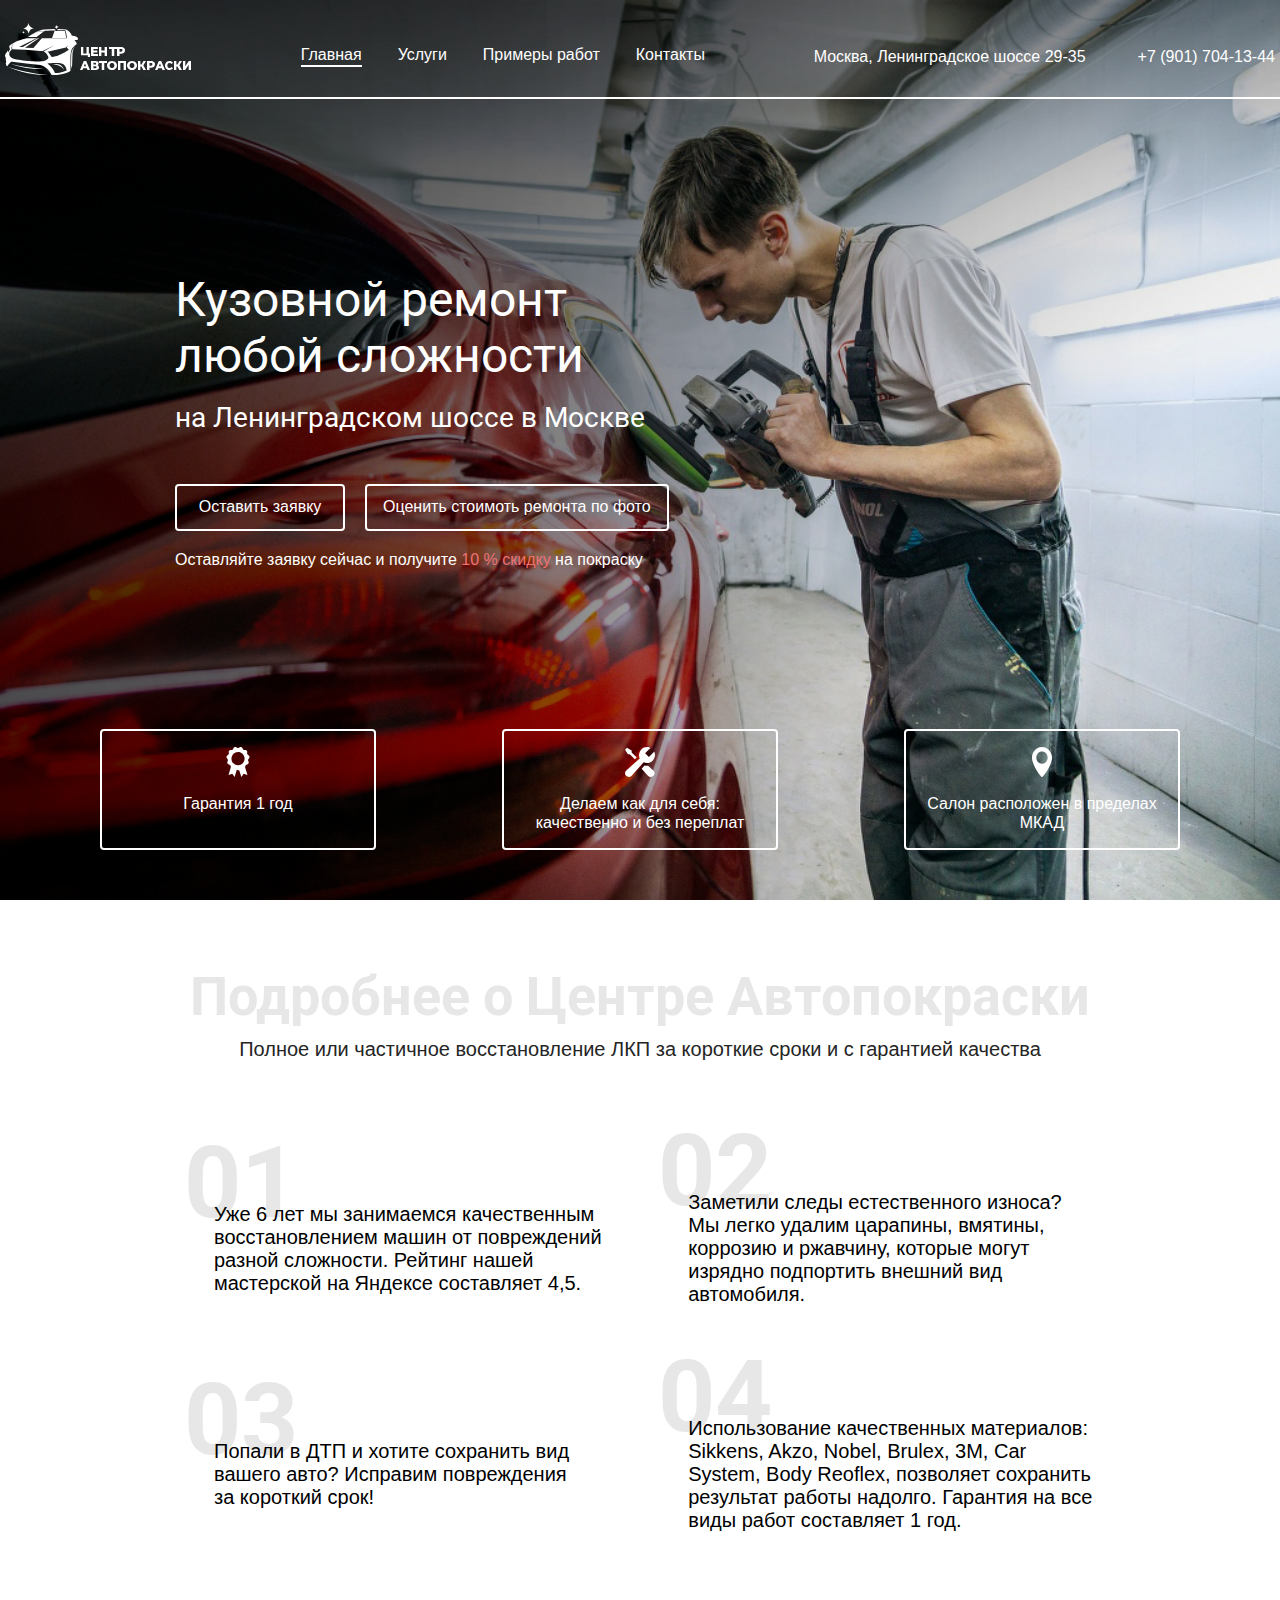
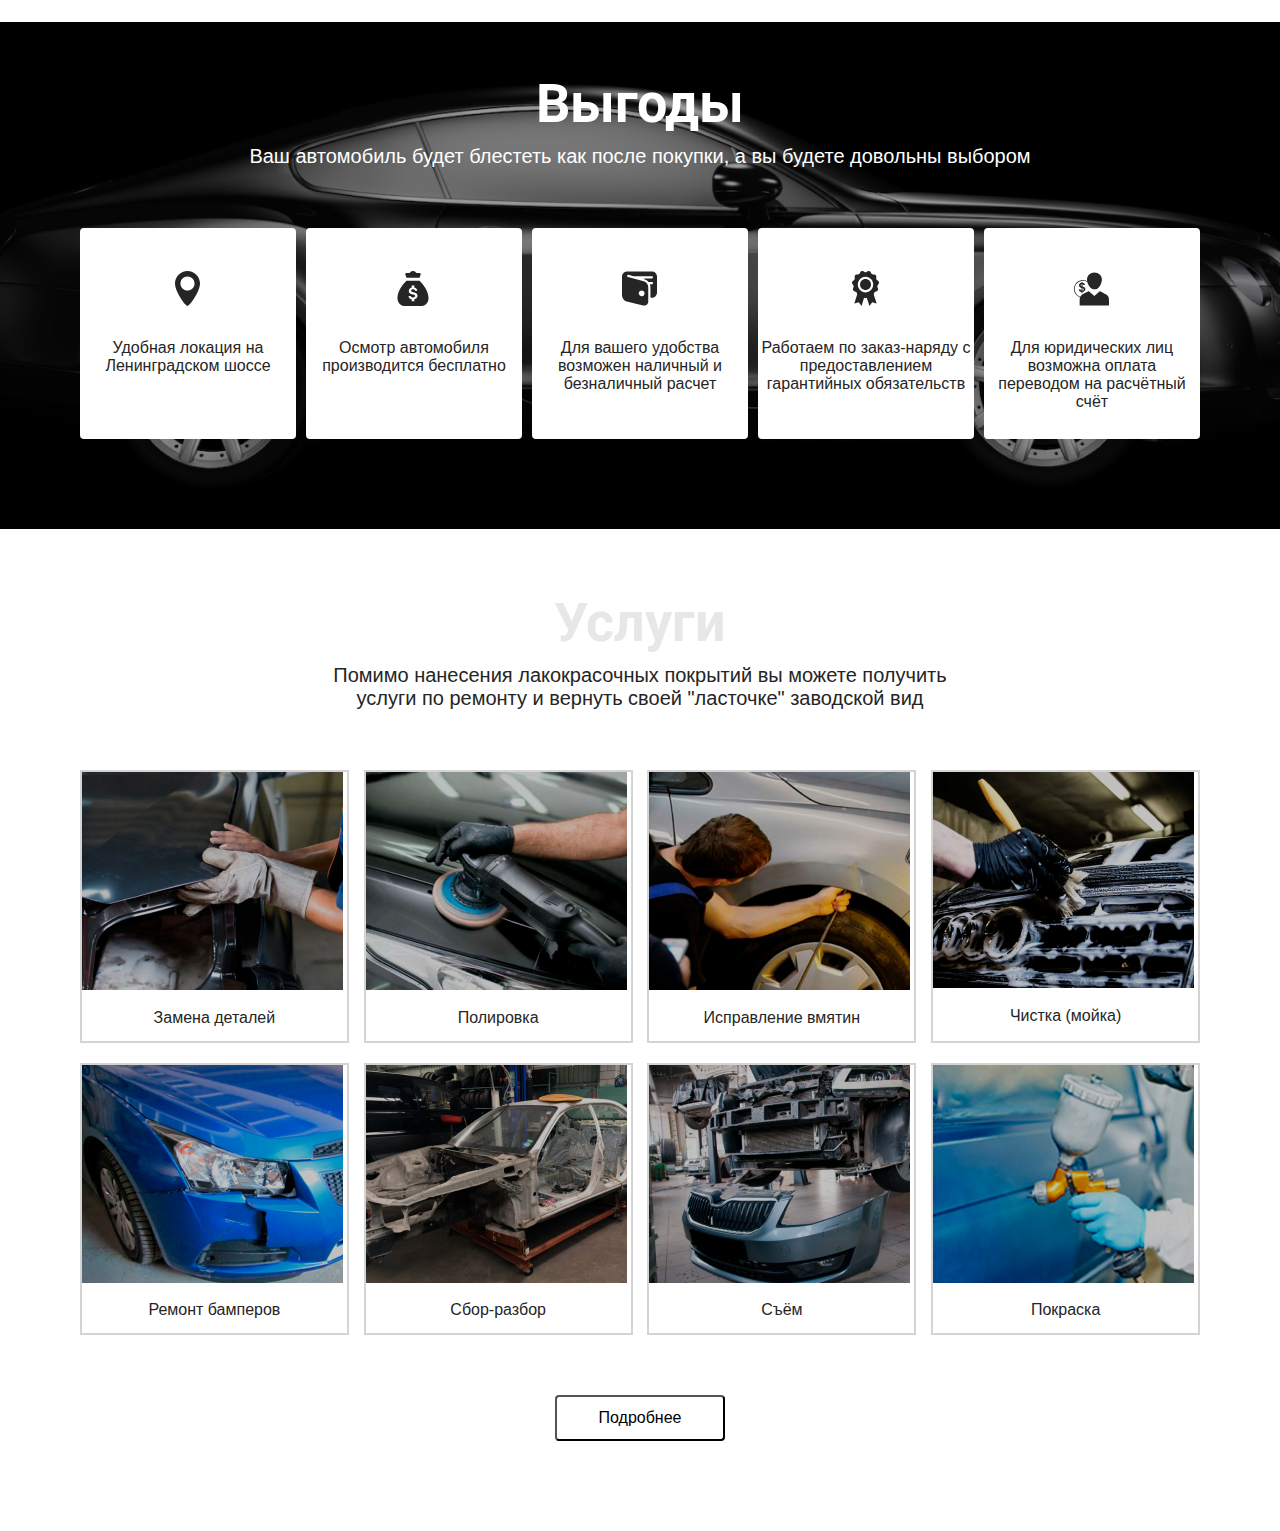
==== commit f0b0abf3: "Add files via upload" ====
--- a/index.html
+++ b/index.html
@@ -192,7 +192,7 @@
             <section class="service">
                 <div class="container">
                     <div class="section__title section__title_color_grey">Услуги</div>
-                    <div class="section__subtitle">Помимо нанесения лакокрасочных покрытий вы можете получить
+                    <div class="section__subtitle">Помимо нанесения лакокрасочных покрытий вы можете получить <br>
                         услуги по ремонту и вернуть своей "ласточке" заводской вид</div>
                     <div class="service__items">
                         <ul class="service__list">
@@ -278,9 +278,12 @@
                                 </a>
                             </li>
                         </ul>
-                        <button class="service__btn btn">
-                            Подробнее
-                        </button>
+                        <div class="service-content_btn">
+                            <button class="service__btn btn">
+                                Подробнее
+                            </button>
+                        </div>
+
                     </div>
                 </div>
             </section>
--- a/css/style.css
+++ b/css/style.css
@@ -316,7 +316,7 @@
 
 .info__object:before {
     counter-increment: item-count;
-    content: "0" counter(item-count);
+    content: "0"counter(item-count);
     font-family: 'Roboto', sans-serif;
     z-index: -10;
     position: absolute;
@@ -399,7 +399,7 @@
 
 
 .service__item {
-    width: 23.7\%;
+    width: 24%;
     border: 2px solid #D4D4D4;
 }
 
@@ -414,12 +414,22 @@
 .service__item-text {
     text-align: center;
     padding: 14px 0 14px;
+    font-weight: 400;
+    font-size: 16px;
+    line-height: 18px;
+    color: rgba(37, 37, 37, 1);
+
 }
 
 .service__btn {
     margin-top: 60px;
+    width: 170px;
+
+}
+
+.service-content_btn {
+    display: flex;
     justify-content: center;
-    width: 170px;
 }
 
 
@@ -499,6 +509,34 @@
     .benefits__list {
         padding-bottom: 60px;
     }
+
+    .section__title {
+        font-size: 40px;
+        line-height: 47px;
+    }
+
+    .section__subtitle {
+        font-size: 16px;
+        line-height: 18px;
+        margin-bottom: 45px;
+    }
+
+    .service__btn {
+        margin-top: 40px;
+    }
+
+    .service__item-text {
+        font-weight: 400;
+        font-size: 12px;
+        line-height: 14px;
+    }
+
+    .service {
+        padding: 45px 0 60px;
+    }
+    .service__list{
+        row-gap: 16px;
+    }
 }
 
 
@@ -578,6 +616,24 @@
 
     .benefits__list {
         padding-bottom: 50px;
+    }
+
+    .service {
+        padding: 40px 0 50px;
+    }
+
+    .section__title {
+        font-size: 30px;
+        line-height: 35px;
+    }
+
+    .section__subtitle {
+        font-size: 14px;
+        line-height: 16px;
+        margin-bottom: 30px;
+    }
+    .service__list{
+        row-gap: 13px;
     }
 
 }
@@ -707,7 +763,26 @@
     .benefits__img {
         margin: 17px 19px 17px 17px;
     }
-
+    .service__item{
+        width: 140px;
+    }
+    .section__title {
+        font-size: 15px;
+        line-height: 18px;
+    }
+
+    .section__subtitle {
+        font-size: 12px;
+        line-height: 14px;
+        margin-bottom: 30px;
+    }
+    .service {
+        padding: 40px 0 40px;
+    }
+    .service__btn{
+       min-width:135px ;
+       width: 135px;
+    }
 
 
 
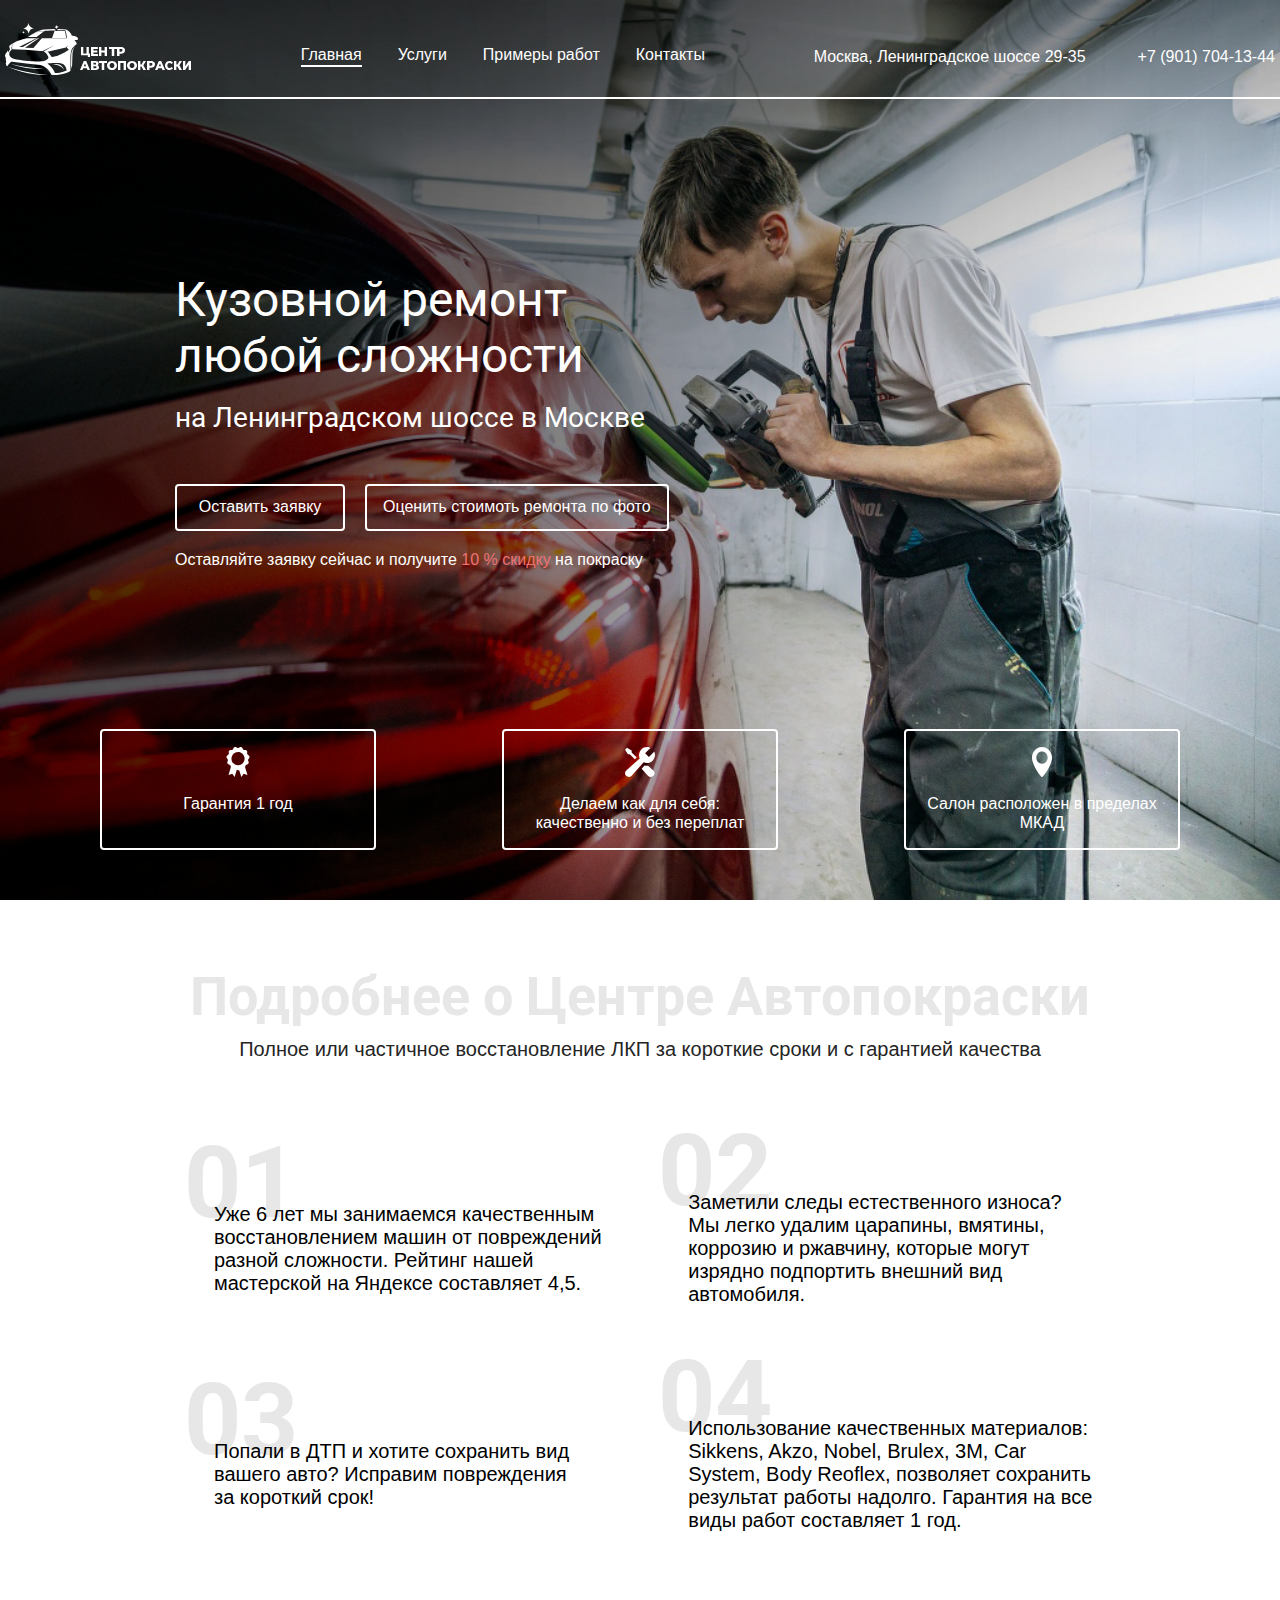
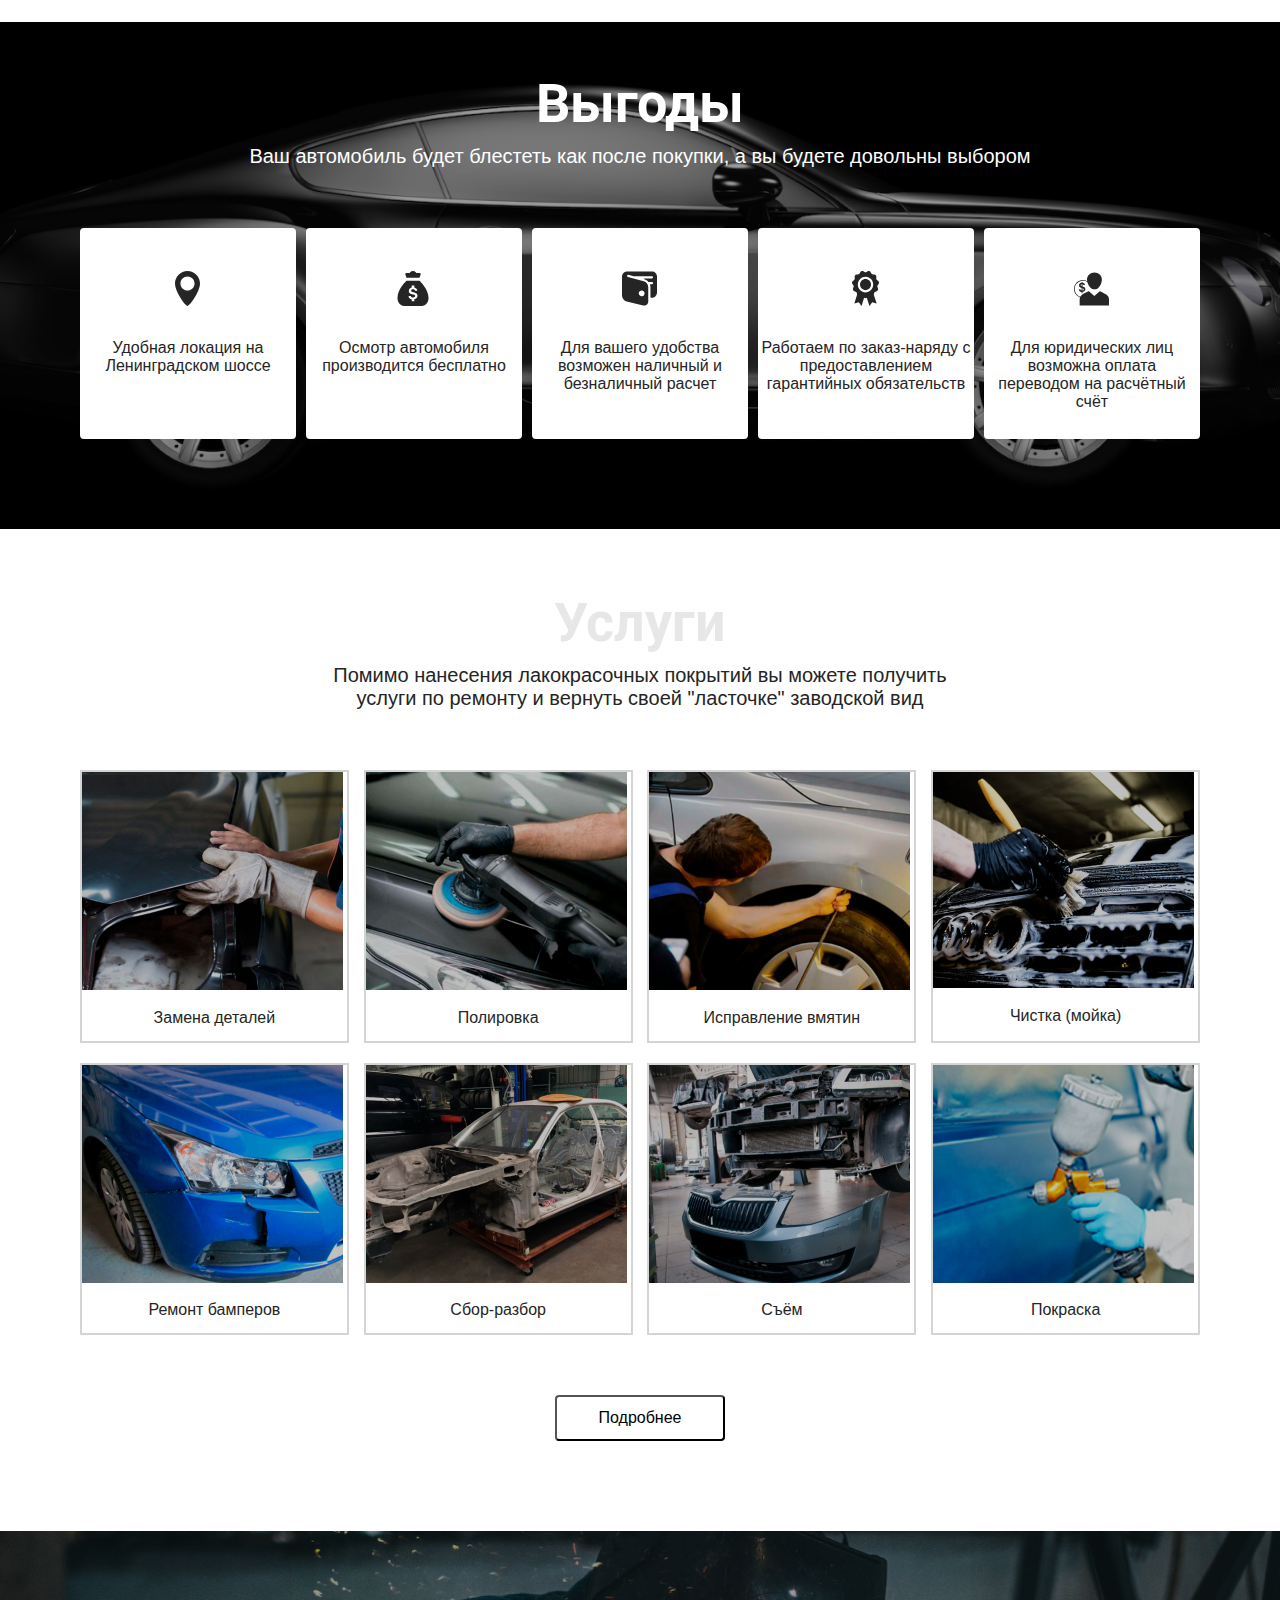
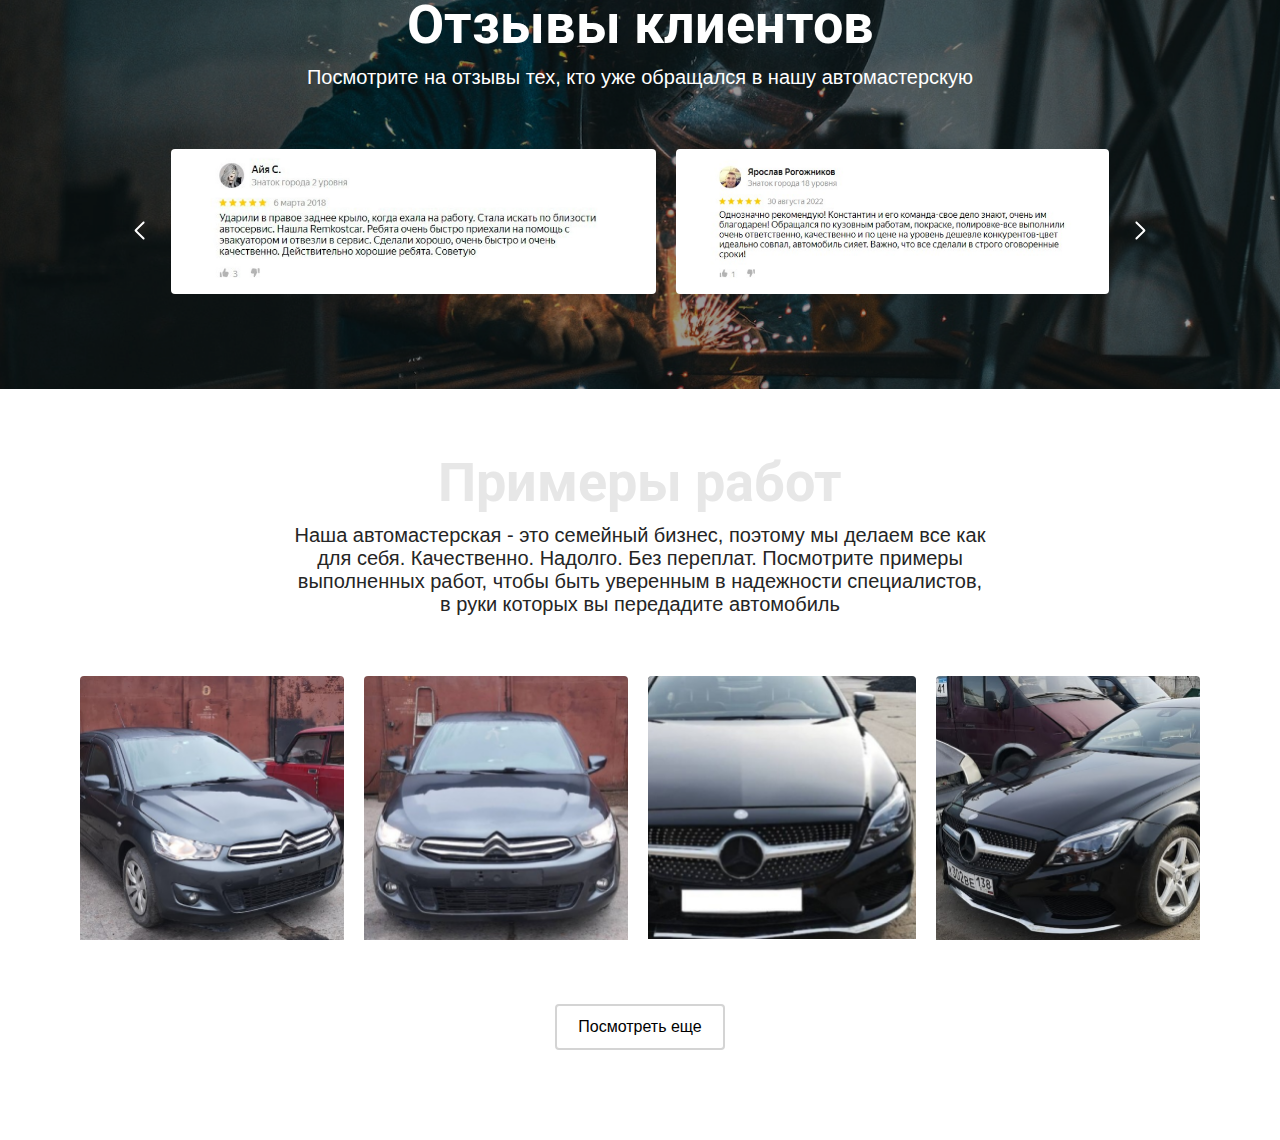
==== commit 4b230f5f: "Add files via upload" ====
--- a/index.html
+++ b/index.html
@@ -151,7 +151,7 @@
                 </div>
             </section>
             <section class="benefits">
-                <div class="background">
+                <div class="benefits__background">
                     <div class="container">
                         <div class="benefits__text">
                             <div class="benefits__title">Выгоды</div>
@@ -287,7 +287,63 @@
                     </div>
                 </div>
             </section>
-
+            <section class="review">
+                <div class="review__background">
+                    <div class="container review__container">
+                        <div class="section__title section__title_color_white review-section__title">
+                            Отзывы клиентов
+                        </div>
+                        <div class="section__subtitle section__subtitle-width-78 section__subtitle-color-white">
+                            Посмотрите на отзывы тех, кто уже обращался в нашу автомастерскую
+                        </div>
+                        <div class="review__content">
+                            <div class="review__arrow">
+                                <a href="#!" class="arrow__right">
+                                    <img class="arrow__right-img" src="img/item/arrow.svg" alt="arrow">
+                                </a>
+                                <a href="#!" class="arrow__left">
+                                    <img class="arrow__left-img" src="img/item/arrow.svg" alt="arrow">
+                                </a>
+                            </div>
+                            <ul class="review__screenshots">
+                                <li class="screenshot screenshot-media-320">
+                                    <img src="img/content/screen_1.png" alt="" class="screenshot__img">
+                                </li>
+                                <li class="screenshot">
+                                    <img src="img/content/screen_2.png" alt="" class="screenshot__img">
+                                </li>
+                            </ul>
+                        </div>  
+                    </div>
+                </div>
+            </section>
+            <section class="examples">
+                <div class="container examples__container">
+                    <div class="section__title section__title_color_grey">
+                        Примеры работ
+                    </div>
+                    <div class="section__subtitle examples__subtitle">
+                        Наша автомастерская - это семейный бизнес, поэтому мы делаем все как для себя. 
+                        Качественно. Надолго. Без переплат. Посмотрите примеры выполненных работ, 
+                        чтобы быть уверенным в надежности специалистов, в руки которых вы передадите автомобиль
+                    </div>
+                    <ul class="examples__list">
+                        <li class="examples__item">
+                            <img src="img/content/examples_1.png" alt="" class="examples__img">
+                        </li>
+                        <li class="examples__item">
+                            <img src="img/content/examples_2.png" alt="" class="examples__img">
+                        </li>
+                        <li class="examples__item">
+                            <img src="img/content/examples_3.png" alt="" class="examples__img">
+                        </li>
+                        <li class="examples__item">
+                            <img src="img/content/examples_4.png" alt="" class="examples__img">
+                        </li>
+                    </ul>
+                    <button class="btn examples__btn">Посмотреть еще</button>
+                </div>
+            </section>
         </main>
     </div>
 
--- a/css/style.css
+++ b/css/style.css
@@ -284,6 +284,10 @@
     text-align: center;
     color: #252525;
     margin-bottom: 60px;
+}
+
+.section__subtitle-color-white {
+    color: #FFFFFF;
 }
 
 
@@ -366,7 +370,7 @@
     padding-bottom: 90px;
 }
 
-.background {
+.benefits__background {
     background-color: rgba(0, 0, 0, 0.4);
 }
 
@@ -406,10 +410,6 @@
 .service__content {
     display: block;
 }
-
-.service__item-img-wrap {}
-
-.service__img {}
 
 .service__item-text {
     text-align: center;
@@ -438,12 +438,93 @@
     flex-direction: column;
 }
 
-
-
-
-
-
-
+/* .service__item:hover{
+    background: #ED7173; 
+    border: 2px solid #ED7173;
+} */
+
+.review {
+    background: url(../img/bg/bg.png3.png) no-repeat center/cover;
+
+}
+
+.review__background {
+    background: rgba(0, 0, 0, 0.4);
+    height: 100%;
+}
+
+.review__content {
+    width: 83%;
+    position: relative;
+}
+
+.review__arrow {
+    width: 100%;
+    position: absolute;
+    top: 48%;
+    transform: translate(-0, -50%);
+}
+
+.review__screenshots {
+    position: relative;
+    display: flex;
+    column-gap: 20px;
+}
+
+.screenshot__img {
+    border-radius: 4px;
+}
+
+.arrow__left {
+    position: absolute;
+    left: -4%;
+}
+
+.arrow__right {
+    position: absolute;
+    right: -4%;
+    transform: scale(-1, 1);
+}
+
+.review__container {
+    display: flex;
+    flex-direction: column;
+    align-items: center;
+    padding: 62px 0 90px;
+}
+
+.examples {
+    padding: 62px 0 90px;
+}
+
+.examples__subtitle {
+    max-width: 62%;
+}
+
+.examples__list {
+    display: flex;
+    column-gap: 20px;
+}
+
+.examples__container {
+    display: flex;
+    flex-direction: column;
+    align-items: center;
+}
+
+.examples__item {
+    border-radius: 4px;
+    overflow: hidden;
+    width: 18,4%;
+    height: 18,4%;
+}
+
+.examples__btn {
+    margin-top: 60px;
+    border: 2px solid #D4D4D4;
+    font-size: 16px;
+    line-height: 18px;
+}
 
 @media (max-width: 960px) {
     .header .location {
@@ -534,9 +615,51 @@
     .service {
         padding: 45px 0 60px;
     }
-    .service__list{
+
+    .service__list {
         row-gap: 16px;
     }
+
+    .detalis__text {
+        font-weight: 400;
+        font-size: 16px;
+        line-height: 18px;
+    }
+
+    .details {
+        padding: 45px 0 60px;
+    }
+
+    .review__container {
+        padding: 32px 0 60px;
+    }
+
+    .review__screenshots {
+        margin-top: 5px;
+    }
+
+    .review__screenshots {
+        column-gap: 18px;
+    }
+
+    .arrow__left-img,
+    .arrow__right-img {
+        width: 10px;
+        height: 17px;
+    }
+    .examples {
+        padding: 40px 0 60px;
+    }
+    .examples__btn{
+        margin-top: 40px;
+    }
+    .examples__subtitle{
+        max-width: 74.7%;
+    }
+    .examples__list{
+        column-gap: 16px;
+    }
+
 }
 
 
@@ -632,8 +755,47 @@
         line-height: 16px;
         margin-bottom: 30px;
     }
-    .service__list{
+
+    .service__list {
         row-gap: 13px;
+    }
+
+    .info__object {
+        padding: 47px 0 0 13px;
+    }
+
+    .info__object:before {
+        font-size: 70px;
+        line-height: 82p
+    }
+
+    .detalis__text {
+        font-size: 14px;
+        line-height: 16px;
+    }
+
+    .details {
+        padding: 40px 0 50px;
+    }
+
+    .arrow__left-img,
+    .arrow__right-img {
+        width: 8px;
+        height: 13px;
+    }
+
+    .review__container {
+        padding: 40px 0 51px;
+    }
+
+    .review__screenshots {
+        column-gap: 14px;
+    }
+    .examples__subtitle{
+        max-width: 81.6%;
+    }
+    .examples__list{
+        column-gap: 13px;
     }
 
 }
@@ -763,9 +925,11 @@
     .benefits__img {
         margin: 17px 19px 17px 17px;
     }
-    .service__item{
+
+    .service__item {
         width: 140px;
     }
+
     .section__title {
         font-size: 15px;
         line-height: 18px;
@@ -776,16 +940,70 @@
         line-height: 14px;
         margin-bottom: 30px;
     }
+
     .service {
         padding: 40px 0 40px;
     }
-    .service__btn{
-       min-width:135px ;
-       width: 135px;
-    }
-
-
-
+
+    .service__btn {
+        min-width: 135px;
+        width: 135px;
+    }
+
+    .details {
+        padding: 40px 0 40px;
+    }
+
+    .detalis__text {
+        font-size: 10px;
+        line-height: 11px;
+    }
+
+    .info__object {
+        padding: 40px 0 0 10px;
+    }
+
+    .detalis__list {
+        row-gap: 1.1em;
+    }
+
+    .screenshot-media-320 {
+        position: absolute;
+        opacity: 0;
+    }
+
+    .review__container {
+        padding: 40px 0 40px;
+    }
+
+    .section__subtitle-width-78 {
+        max-width: 79.4%;
+    }
+
+    .arrow__left {
+        left: -6%;
+    }
+
+    .arrow__right {
+        right: -6%;
+    }
+    .examples__list{
+        flex-wrap: wrap;
+        justify-content: center;
+    }
+    .examples__item{
+        max-width: 43.8%;
+    }
+    .examples__btn{
+        min-width: 135px;
+        margin-top: 25px;
+    }
+    .examples__subtitle{
+        max-width: 100%;
+    }
+    .examples{
+        padding: 40px 0 40px;
+    }
 }
 
 @media (max-width: 320px) {
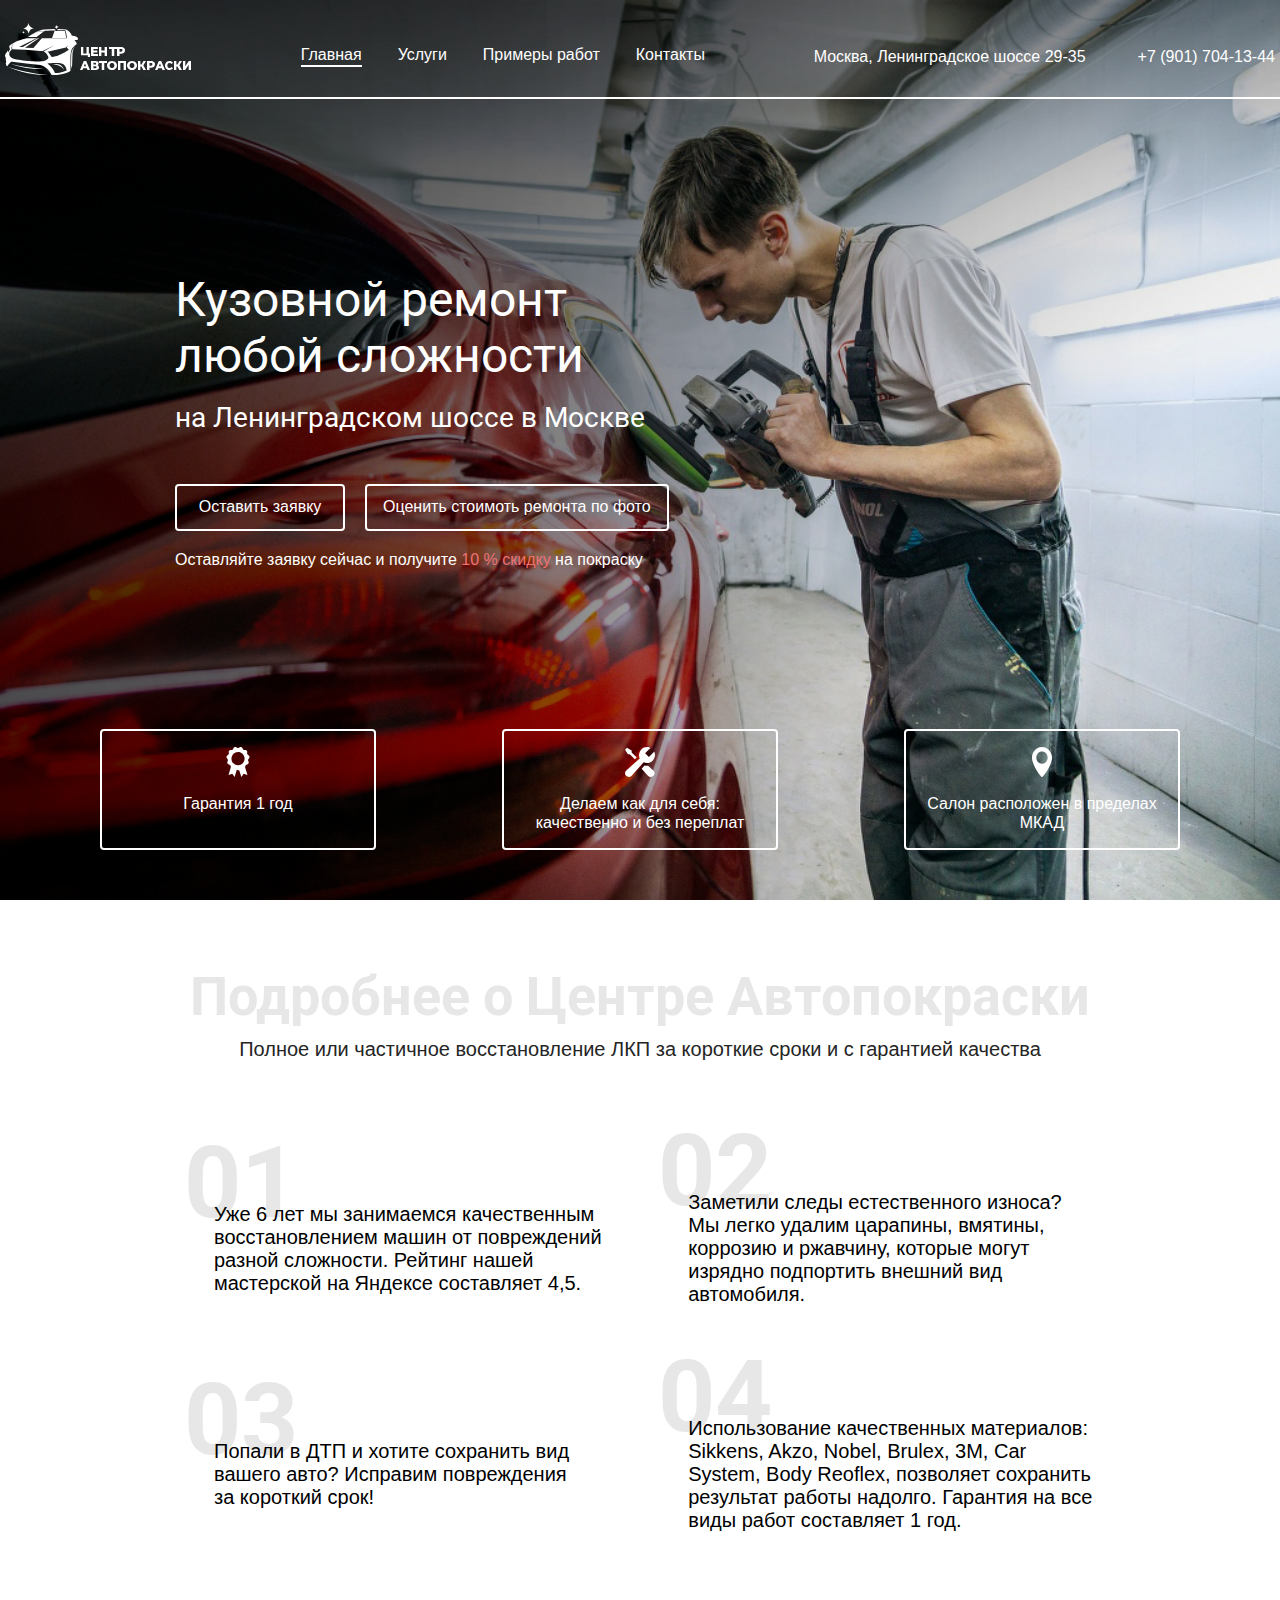
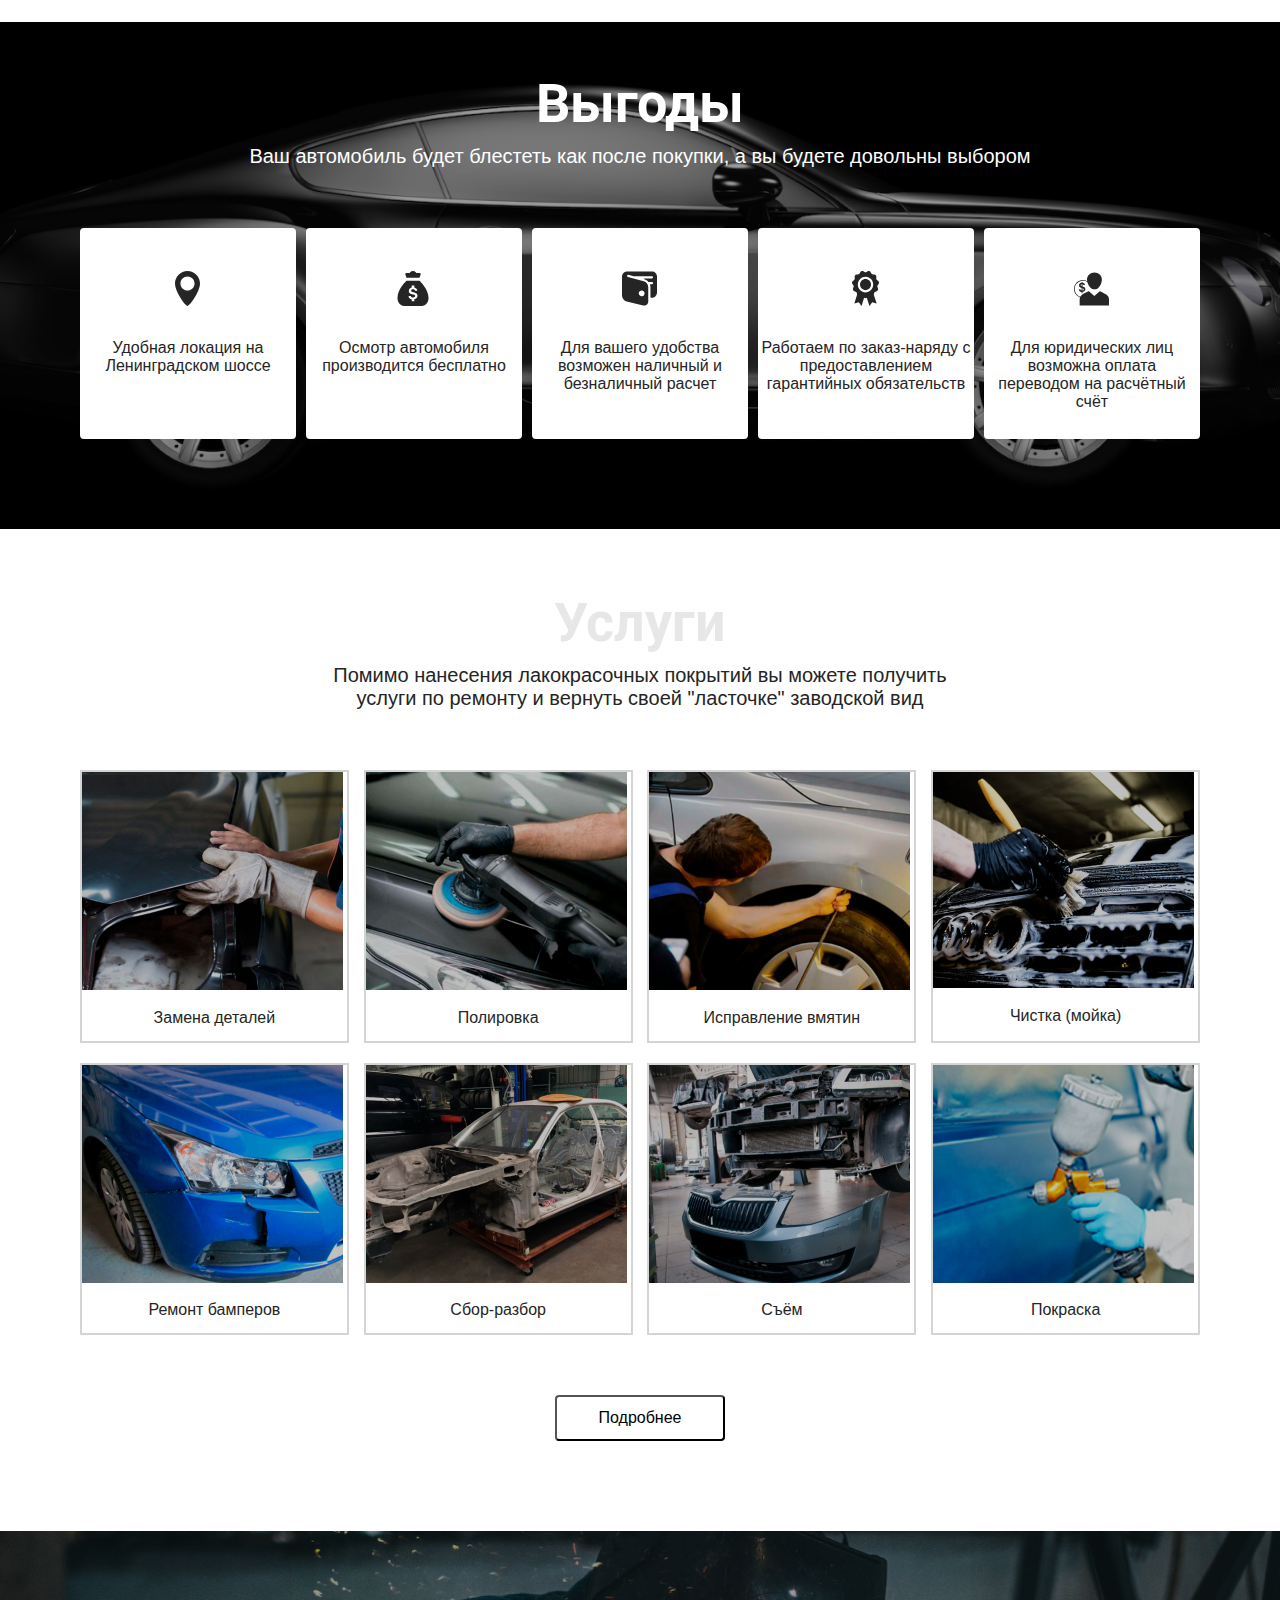
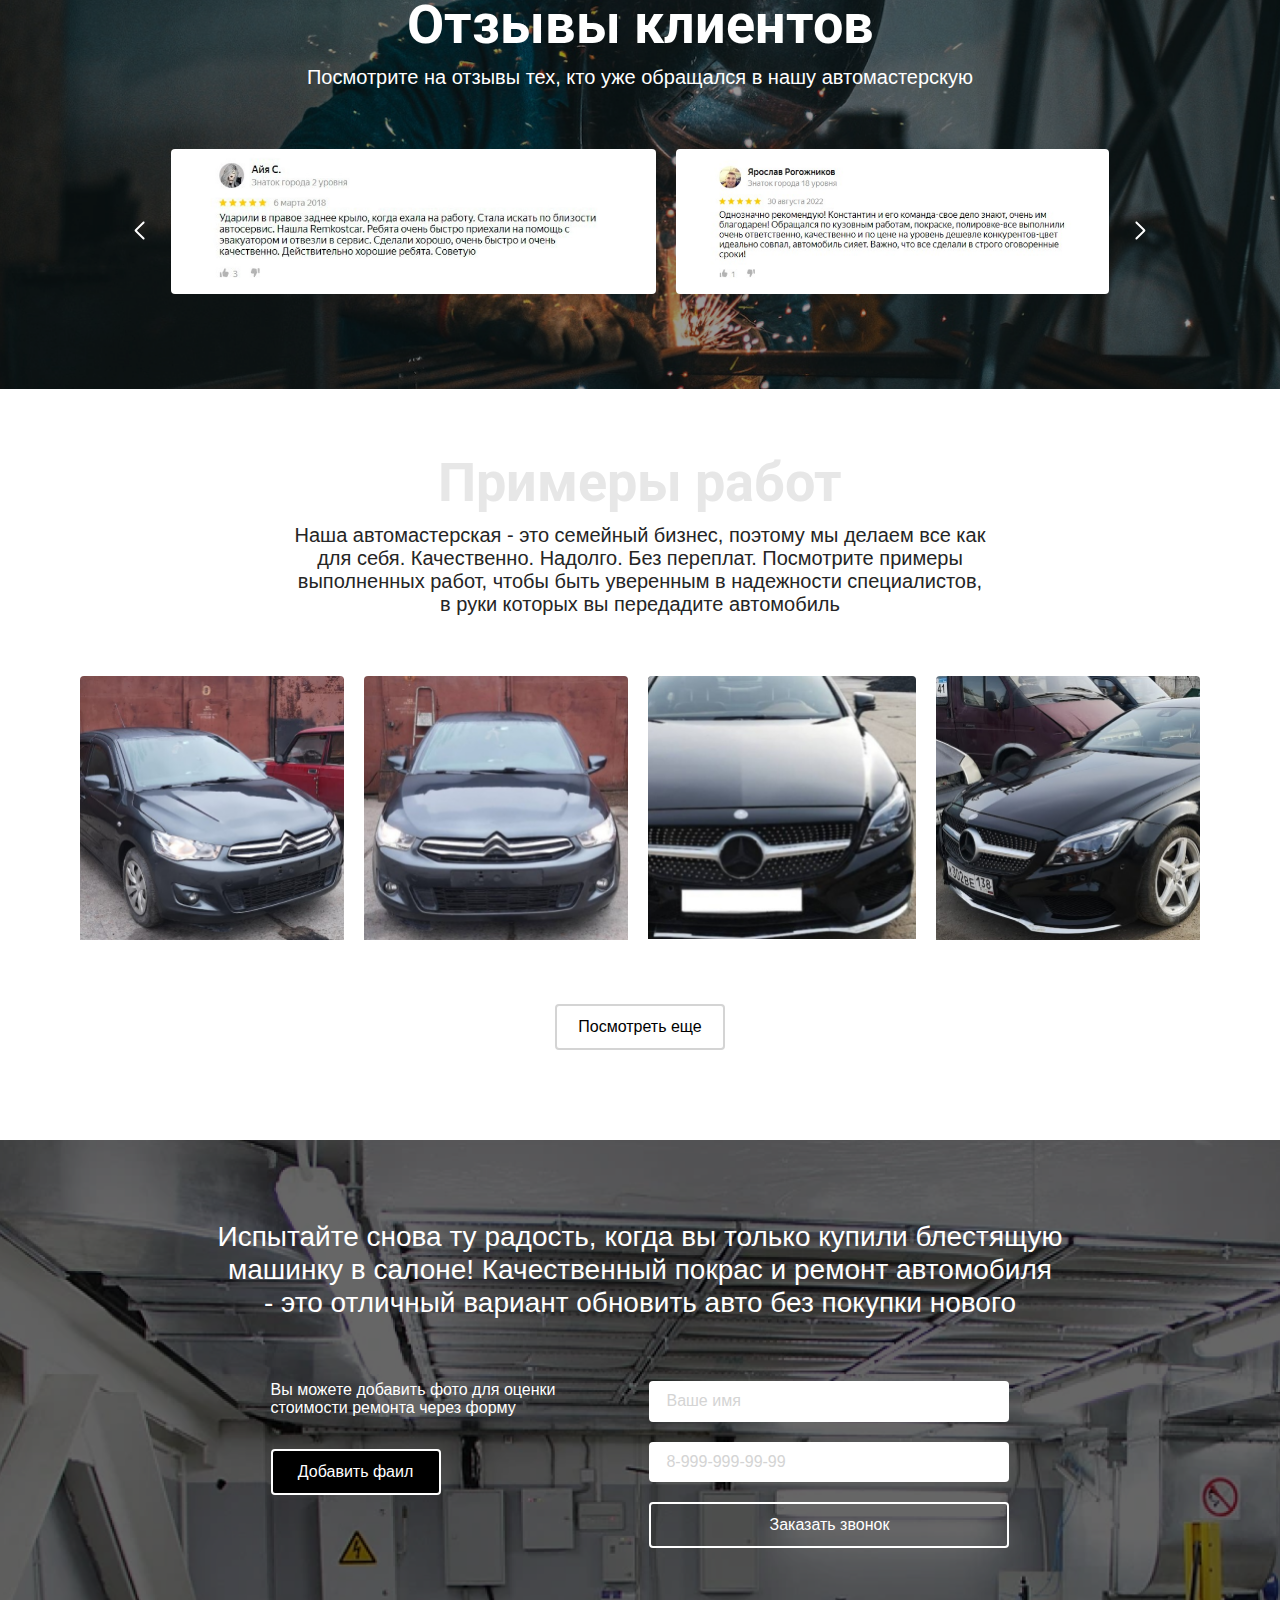
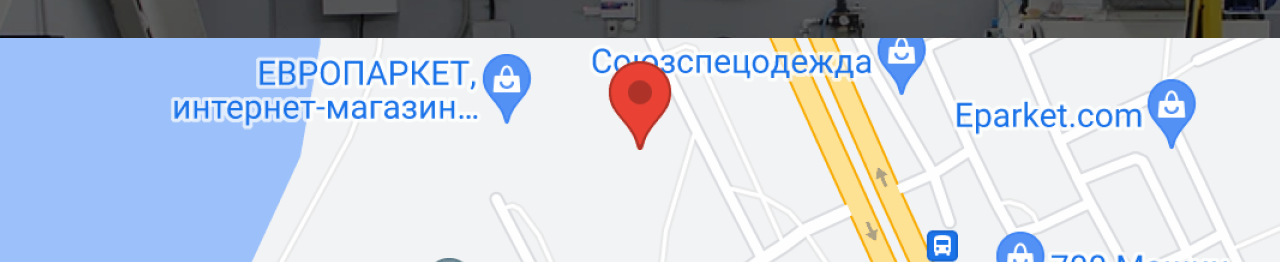
==== commit dad396c9: "Add files via upload" ====
--- a/index.html
+++ b/index.html
@@ -313,7 +313,7 @@
                                     <img src="img/content/screen_2.png" alt="" class="screenshot__img">
                                 </li>
                             </ul>
-                        </div>  
+                        </div>
                     </div>
                 </div>
             </section>
@@ -323,8 +323,8 @@
                         Примеры работ
                     </div>
                     <div class="section__subtitle examples__subtitle">
-                        Наша автомастерская - это семейный бизнес, поэтому мы делаем все как для себя. 
-                        Качественно. Надолго. Без переплат. Посмотрите примеры выполненных работ, 
+                        Наша автомастерская - это семейный бизнес, поэтому мы делаем все как для себя.
+                        Качественно. Надолго. Без переплат. Посмотрите примеры выполненных работ,
                         чтобы быть уверенным в надежности специалистов, в руки которых вы передадите автомобиль
                     </div>
                     <ul class="examples__list">
@@ -344,6 +344,36 @@
                     <button class="btn examples__btn">Посмотреть еще</button>
                 </div>
             </section>
+            <section class="repair-order">
+                <div class="repair-order-opacity">
+                    <div class="container repair-order-container">
+                        <div class="repair-order__text">
+                            Испытайте снова ту радость, когда вы только купили блестящую <br>
+                            машинку в салоне! Качественный покрас и ремонт автомобиля <br>
+                            - это отличный вариант обновить авто без покупки нового
+                        </div>
+                        <div class="repair-order__Data-input">
+                            <div class="Data-input__adding-a-file">
+                                <div class="adding-a-file__text">
+                                    Вы можете добавить фото для оценки <br>
+                                    стоимости ремонта через форму
+                                </div>
+                                <button class="btn adding-a-file__btn">Добавить фаил</button>
+                            </div>
+                            <div class="Data-input__call-order">
+                                <input class="call-order__name" type="text" placeholder="Ваше имя">
+                                <input type="tel" class="call-order__tel" placeholder="8-999-999-99-99">
+                                <button class="btn call-order__btn">Заказать звонок</button>
+                            </div>
+                        </div>
+                    </div>
+                </div>
+
+            </section>
+            <section>
+                <div class="map"></div>
+            </section>
+
         </main>
     </div>
 
--- a/css/style.css
+++ b/css/style.css
@@ -320,7 +320,7 @@
 
 .info__object:before {
     counter-increment: item-count;
-    content: "0"counter(item-count);
+    content: "0" counter(item-count);
     font-family: 'Roboto', sans-serif;
     z-index: -10;
     position: absolute;
@@ -515,8 +515,8 @@
 .examples__item {
     border-radius: 4px;
     overflow: hidden;
-    width: 18,4%;
-    height: 18,4%;
+    width: 18, 4%;
+    height: 18, 4%;
 }
 
 .examples__btn {
@@ -526,6 +526,105 @@
     line-height: 18px;
 }
 
+.examples__btn:hover {
+    background-color: #ED7173;
+    color: #FFF;
+    border: #ED7173 solid 2px;
+}
+
+.repair-order {
+    background: url(../img/services/XXL\ 1.png) no-repeat center/cover;
+}
+
+.repair-order-opacity {
+    background-color: rgba(0, 0, 0, 0.6);
+}
+
+.repair-order-container {
+    display: flex;
+    flex-direction: column;
+    align-items: center;
+    padding-top: 80px;
+    padding: 80px 0 90px;
+}
+
+.repair-order__text {
+    display: flex;
+    text-align: center;
+    justify-content: center;
+    font-weight: 400;
+    font-size: 28px;
+    line-height: 33px;
+    color: #fff;
+}
+
+.repair-order__Data-input {
+    margin-top: 62px;
+    display: flex;
+
+}
+
+.Data-input__adding-a-file {
+    margin-right: 94px;
+}
+
+.adding-a-file__text {
+    font-family: Arial, Helvetica, sans-serif;
+    font-weight: 400;
+    font-size: 16px;
+    line-height: 18px;
+    color: #FFF;
+    margin-bottom: 32px;
+}
+
+.adding-a-file__btn {
+    color: white;
+    background-color: black;
+    border: solid white 2px;
+    line-height: 18px;
+}
+
+.Data-input__call-order {
+    display: flex;
+    flex-direction: column;
+}
+
+.call-order__name,
+.call-order__tel {
+    padding: 11px 0 11px 17px;
+    margin-bottom: 20px;
+    border-radius: 4px;
+    border: #FFF;
+
+}
+
+.call-order__name::placeholder,
+.call-order__tel::placeholder {
+    font-size: 16px;
+    color: #D4D4D4;
+}
+
+.call-order__btn {
+    color: white;
+    border: solid white 2px;
+    width: 360px;
+}
+
+.call-order__btn:hover {
+    background-color: #ED7173;
+    border: #ED7173 solid 2px;
+    ;
+}
+
+.map {
+    background: url(../img/bg/map.png) no-repeat top/cover;
+    height: 224px;
+}
+
+
+
+
+
 @media (max-width: 960px) {
     .header .location {
         display: none;
@@ -647,16 +746,20 @@
         width: 10px;
         height: 17px;
     }
+
     .examples {
         padding: 40px 0 60px;
     }
-    .examples__btn{
+
+    .examples__btn {
         margin-top: 40px;
     }
-    .examples__subtitle{
+
+    .examples__subtitle {
         max-width: 74.7%;
     }
-    .examples__list{
+
+    .examples__list {
         column-gap: 16px;
     }
 
@@ -791,10 +894,12 @@
     .review__screenshots {
         column-gap: 14px;
     }
-    .examples__subtitle{
+
+    .examples__subtitle {
         max-width: 81.6%;
     }
-    .examples__list{
+
+    .examples__list {
         column-gap: 13px;
     }
 
@@ -987,21 +1092,26 @@
     .arrow__right {
         right: -6%;
     }
-    .examples__list{
+
+    .examples__list {
         flex-wrap: wrap;
         justify-content: center;
     }
-    .examples__item{
+
+    .examples__item {
         max-width: 43.8%;
     }
-    .examples__btn{
+
+    .examples__btn {
         min-width: 135px;
         margin-top: 25px;
     }
-    .examples__subtitle{
+
+    .examples__subtitle {
         max-width: 100%;
     }
-    .examples{
+
+    .examples {
         padding: 40px 0 40px;
     }
 }
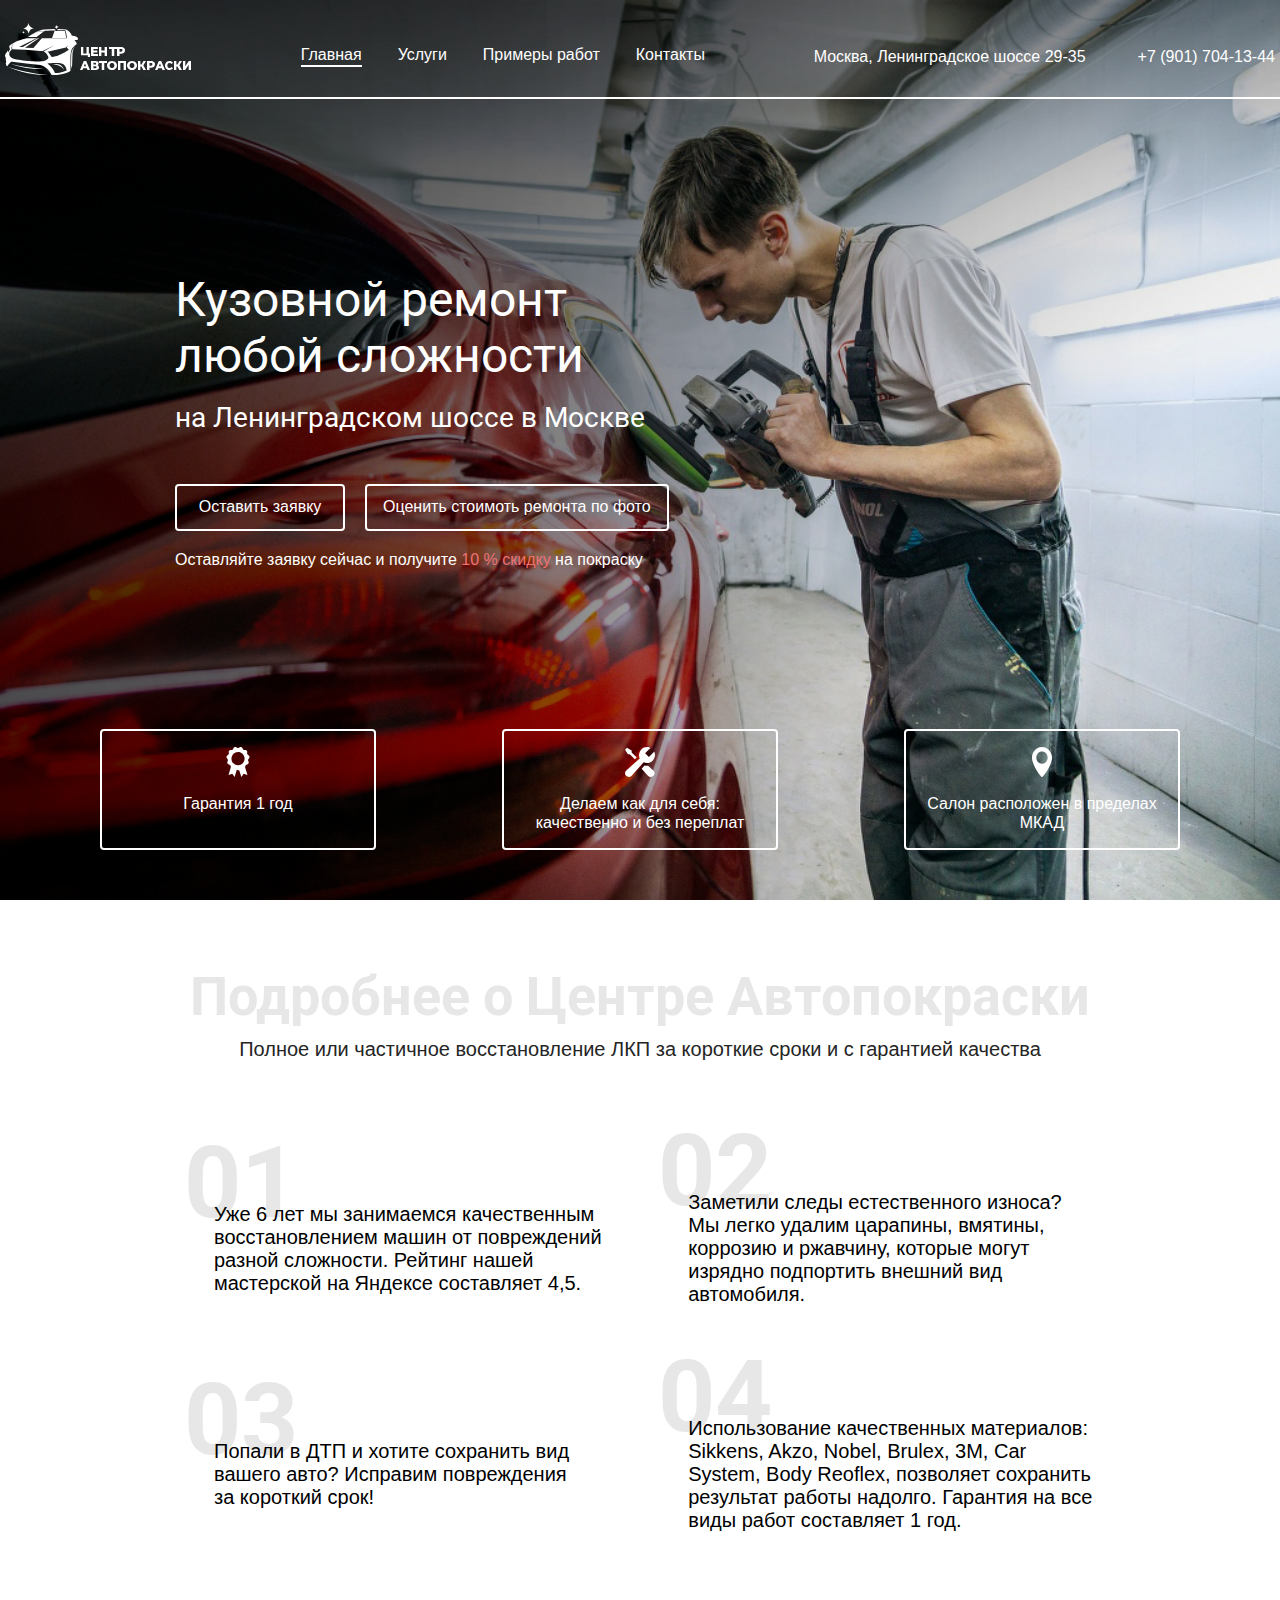
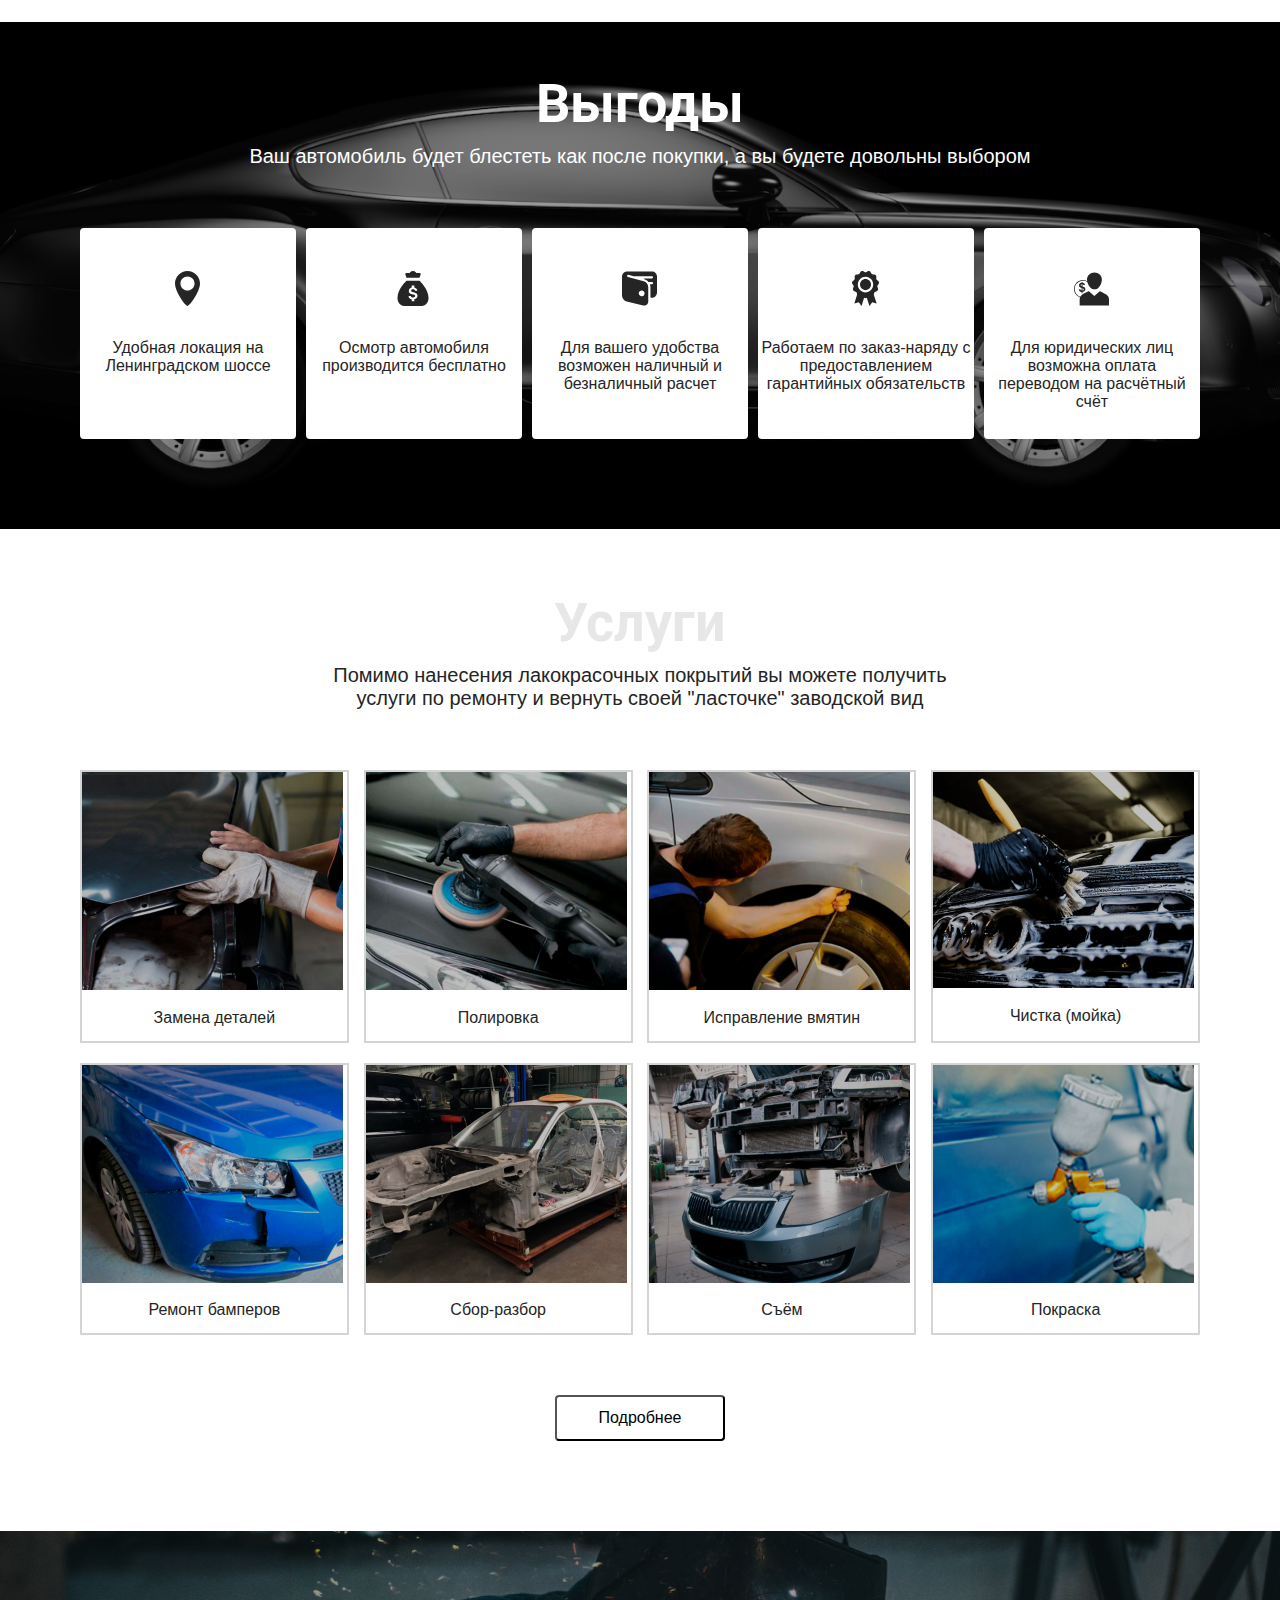
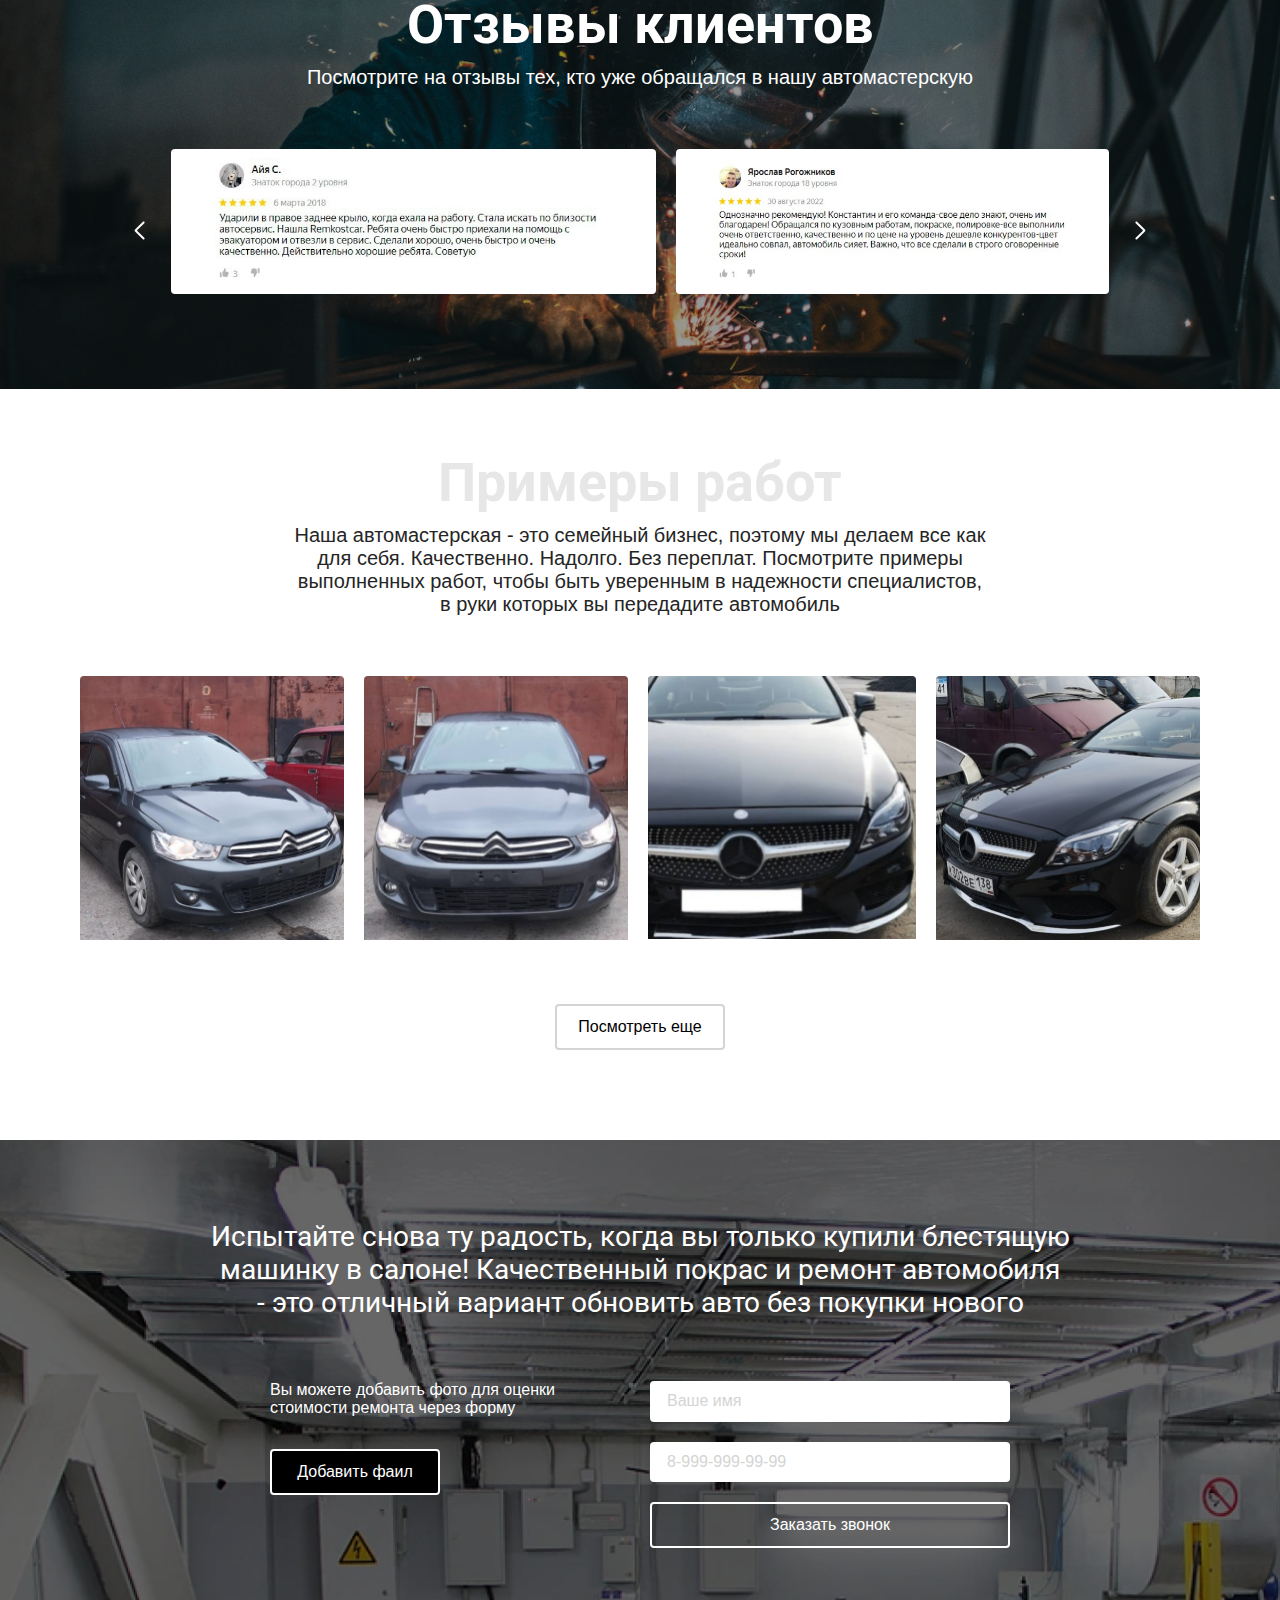
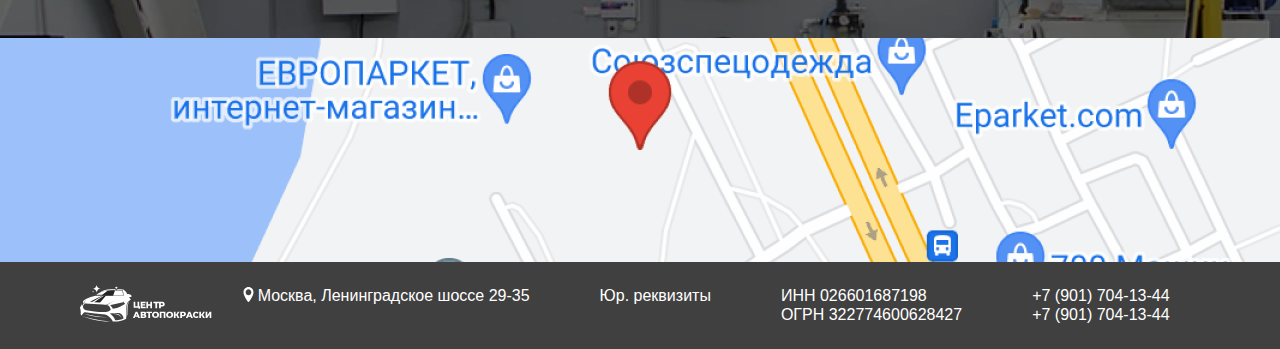
==== commit 2245f52c: "Add files via upload" ====
--- a/index.html
+++ b/index.html
@@ -355,7 +355,7 @@
                         <div class="repair-order__Data-input">
                             <div class="Data-input__adding-a-file">
                                 <div class="adding-a-file__text">
-                                    Вы можете добавить фото для оценки <br>
+                                    Вы можете добавить фото для оценки 
                                     стоимости ремонта через форму
                                 </div>
                                 <button class="btn adding-a-file__btn">Добавить фаил</button>
@@ -371,8 +371,36 @@
 
             </section>
             <section>
-                <div class="map"></div>
-            </section>
+                <div class="map">
+                    <img class="map__img" src="img/bg/map.png" alt="">
+                </div>
+            </section>
+            <footer class="footer">
+                <div class="container footer__container">
+                    <a href="index.html" class="logo footer__logo">
+                        <img src="img/content/logo.svg.svg" alt="logo" class="logo__img logo__img-footer">
+                    </a>
+                    <ul class="footer__list">
+                        <li class="footer__item-location">
+                            <p class="footer__location">Москва, Ленинградское шоссе 29-35</p>
+                            <img src="img/item/location.svg" alt="" class="footer-location__icon">
+                        </li>
+                        <li class="footer__requisites">
+                            Юр. реквизиты
+                        </li>
+                        <li class="footer__index">
+                            ИНН 026601687198 <br>
+                            ОГРН 322774600628427 <br>
+                        </li>
+                        <li class="footer-list__tel">
+                            <a href="tel:+79017041344" class="footer__tel footer__tel-1">+7 (901) 704-13-44</a>
+                            <a href="tel:+79167802259" class="footer__tel footer__tel-2">+7 (901) 704-13-44</a>
+                        </li>
+
+                    </ul>
+                </div>
+            </footer>
+
 
         </main>
     </div>
--- a/css/style.css
+++ b/css/style.css
@@ -320,7 +320,7 @@
 
 .info__object:before {
     counter-increment: item-count;
-    content: "0" counter(item-count);
+    content: "0"counter(item-count);
     font-family: 'Roboto', sans-serif;
     z-index: -10;
     position: absolute;
@@ -549,6 +549,7 @@
 }
 
 .repair-order__text {
+    font-family: 'Roboto', sans-serif;
     display: flex;
     text-align: center;
     justify-content: center;
@@ -561,7 +562,6 @@
 .repair-order__Data-input {
     margin-top: 62px;
     display: flex;
-
 }
 
 .Data-input__adding-a-file {
@@ -575,6 +575,7 @@
     line-height: 18px;
     color: #FFF;
     margin-bottom: 32px;
+    width: 286px;
 }
 
 .adding-a-file__btn {
@@ -616,13 +617,86 @@
     ;
 }
 
+.map__img {
+    height: 100%;
+    object-fit: cover;
+}
+
 .map {
-    background: url(../img/bg/map.png) no-repeat top/cover;
     height: 224px;
 }
 
-
-
+footer {
+    background-color: rgb(64, 64, 64);
+
+}
+
+.footer__location,
+.footer__tel {
+    color: #FFFFFF;
+    font-style: normal;
+    font-size: 16px;
+}
+
+.footer__list {
+    display: flex;
+    padding: 25px 0 25px;
+    column-gap: 70px;
+}
+
+.footer__container {
+
+    display: flex;
+}
+
+.footer__icon {}
+
+.footer__item-location {
+    position: relative;
+}
+
+.footer__logo {
+    padding-top: 18px;
+    padding-bottom: 18px;
+    height: 50px;
+    margin-right: 46px;
+}
+
+.logo {}
+
+.logo__img-footer {
+    height: 50px;
+}
+
+
+
+.footer-location__icon {
+    width: 15px;
+    height: 15px;
+    position: absolute;
+    top: 0;
+    left: -17px;
+
+}
+
+.logo__img {}
+
+.footer__requisites {
+    color: #FFFFFF;
+    font-style: normal;
+    font-size: 16px;
+}
+
+.footer-list__tel {
+    display: flex;
+    flex-direction: column;
+}
+
+.footer__index {
+    color: #FFFFFF;
+    font-style: normal;
+    font-size: 16px;
+}
 
 
 @media (max-width: 960px) {
@@ -763,6 +837,39 @@
         column-gap: 16px;
     }
 
+    .repair-order__text {
+        font-family: 'Roboto', sans-serif;
+        font-weight: 400;
+        font-size: 22px;
+        line-height: 26px;
+    }
+
+    .repair-order-container {
+        padding: 45px 0 60px;
+    }
+
+    .footer__list {
+        column-gap: 0;
+        flex-wrap: wrap;
+    }
+
+    .footer__item-location {
+        margin-right: 28.5%;
+        margin-bottom: 15px;
+    }
+
+    .footer__requisites {
+        margin-bottom: 15px;
+    }
+
+    .footer__index {
+        margin-right: 35.3%;
+    }
+
+    .logo__img-footer {
+        width: 250px;
+    }
+
 }
 
 
@@ -901,6 +1008,33 @@
 
     .examples__list {
         column-gap: 13px;
+    }
+
+    .repair-order__text {
+        font-weight: 400;
+        font-size: 18px;
+        line-height: 21px;
+    }
+
+    .repair-order__Data-input {
+        flex-direction: column-reverse;
+        margin-top: 40px;
+    }
+
+    .adding-a-file__text {
+        margin-top: 20px;
+    }
+
+    .repair-order-container {
+        padding: 50px 0 60px;
+    }
+
+    .footer__item-location {
+        margin-right: 18.9%;
+    }
+
+    .footer__index {
+        margin-right: 27.3%;
     }
 
 }
@@ -1114,6 +1248,44 @@
     .examples {
         padding: 40px 0 40px;
     }
+
+    .repair-order__text {
+        font-weight: 400;
+        font-size: 12px;
+        line-height: 14px;
+        width: 211px;
+    }
+
+    .repair-order-container {
+        padding: 30px 0 40px;
+    }
+
+    .map {
+        height: 132px;
+    }
+
+    .footer__tel-2 {
+        display: none;
+    }
+
+    .footer__container {
+        display: flex;
+        flex-direction: column;
+
+    }
+
+    .footer__logo {
+        align-items: center;
+    }
+
+    .footer__location,
+    .footer__requisites,
+    .footer__index,
+    .footer__tel {
+        font-weight: 400;
+        font-size: 12px;
+        line-height: 14px;
+    }
 }
 
 @media (max-width: 320px) {
